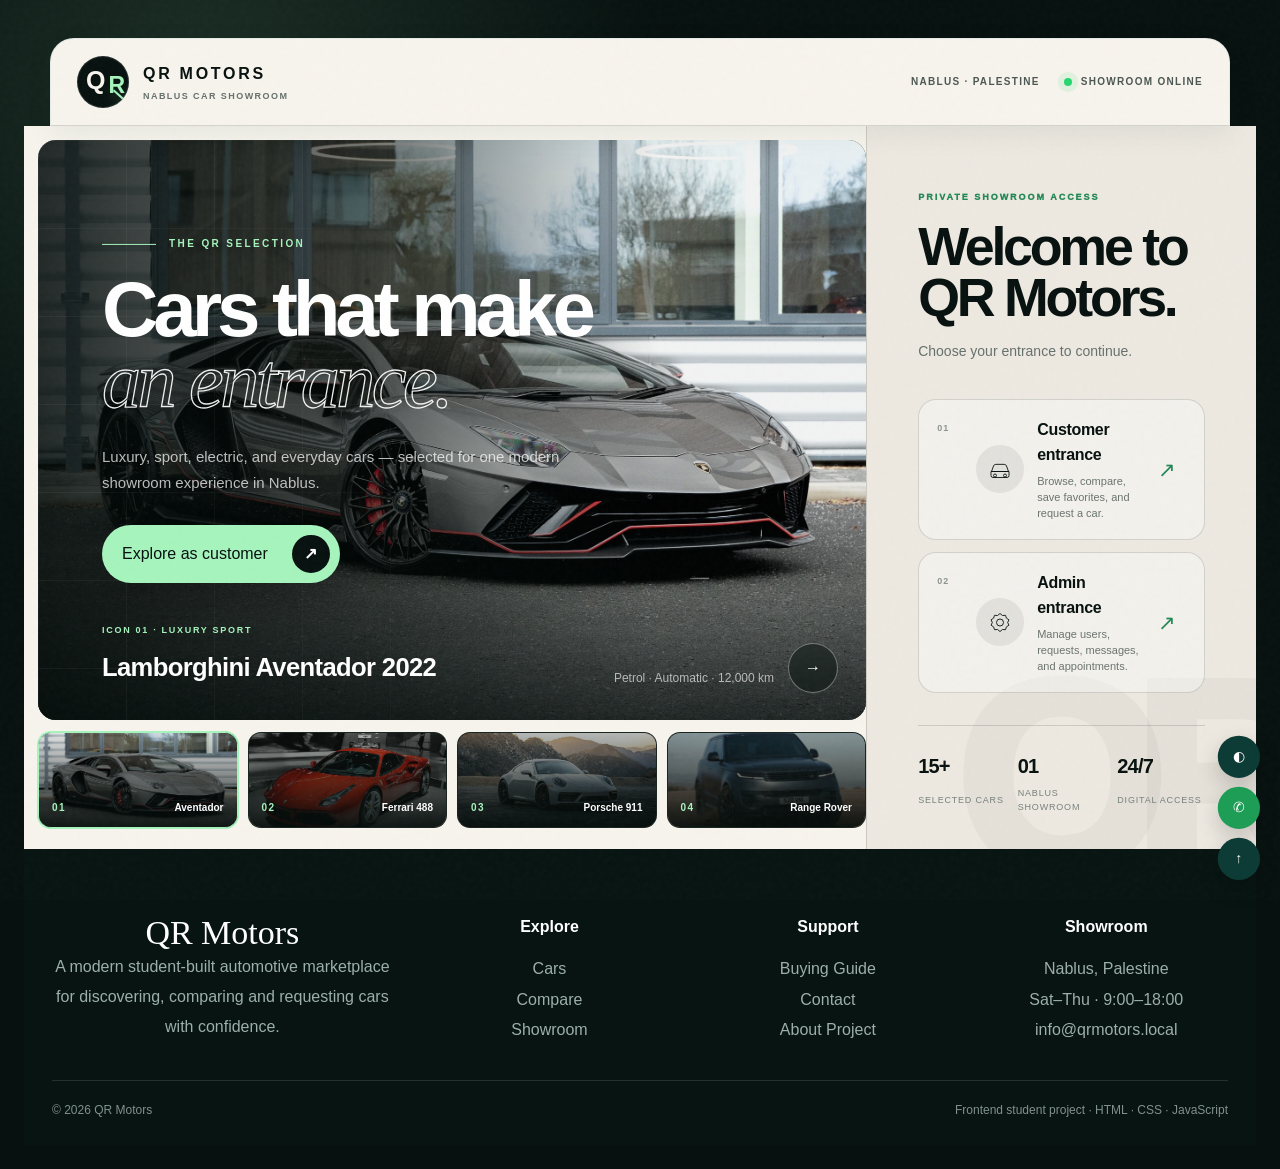
==== about.html @ f5f388a8 "Initial PHP project" ====
<!DOCTYPE html>
<html lang="en">
<head>
    <meta charset="UTF-8">
    <meta name="viewport" content="width=device-width, initial-scale=1.0">
    <title>About - QR Motors</title>
    <link rel="stylesheet" href="style.css">
</head>
<body>

<header>
    <h2>QR Motors</h2>
    <nav>
        <a href="home.html">Home</a>
        <a href="cars.html">Cars</a>
        <a href="dealers.html">Showroom</a>
        <a href="compare.html">Compare</a>
        <a class="user-only" href="favorites.html">Favorites</a>
        <a class="user-only" href="sell-car.html">Sell Car</a>
        <a class="user-only" href="user-dashboard.html">My Activity</a>
        <a href="about.html">About</a>
        <a href="tips.html">Tips</a>
        <a class="admin-only" href="admin.html">Admin</a>
        <a href="contact.html">Contact</a>
        <span id="loggedUserName" class="user-box"></span>
        <a class="logout-btn" href="#" onclick="logout(); return false;">Logout</a>
    </nav>
</header>

<section class="page-title">
    <h1>About QR Motors</h1>
    <p>A student web project for buying and selling cars in Palestine.</p>
</section>

<section class="about-section">

    <div class="about-text">
        <h2>Who We Are</h2>
        <p>
            QR Motors is a web platform designed to help users in Palestine
            browse, compare, and sell cars easily. The website includes cars from
            different Palestinian cities such as Nablus, Ramallah, Gaza, Hebron,
            Jerusalem, Jenin, and Bethlehem.
        </p>

        <h2>Project Idea</h2>
        <p>
            The idea of this project is to make the process of finding a suitable
            car easier by using organized pages, car filters, featured cars,
            trusted dealers, comparison tools, and an admin dashboard.
        </p>

        <h2>Project Goals</h2>
        <p>
            The project aims to provide a simple, organized, and user-friendly
            website where users can explore cars by city, brand, price, year,
            fuel type, and transmission.
        </p>
    </div>

    <div class="about-boxes">
        <div class="about-box">
            <h3>Easy Search</h3>
            <p>Users can search cars by name, city, brand, and fuel type.</p>
        </div>

        <div class="about-box">
            <h3>Compare Cars</h3>
            <p>Users can compare two cars before making a decision.</p>
        </div>

        <div class="about-box">
            <h3>Admin Control</h3>
            <p>The admin can manage cars, requests, dealers, and messages.</p>
        </div>

        <div class="about-box">
            <h3>Trusted Dealers</h3>
            <p>The website shows selected car dealers from different cities.</p>
        </div>
    </div>

</section>

<section class="mission-section">
    <h2>Our Mission</h2>
    <p>
        To create a modern and simple car marketplace that helps people in Palestine
        find the right car with clear information and organized features.
    </p>
</section>

<section class="premium-section"><span class="premium-kicker">Project timeline</span><h2 class="premium-heading">From idea to working platform.</h2><div class="steps-line"><div class="step-item"><h3>Research</h3><p>Defined buyer and admin journeys.</p></div><div class="step-item"><h3>Design</h3><p>Built a consistent automotive interface.</p></div><div class="step-item"><h3>Develop</h3><p>Connected pages through JavaScript and localStorage.</p></div><div class="step-item"><h3>Improve</h3><p>Added filtering, comparison and responsive states.</p></div></div></section><section class="premium-section alt"><div class="premium-inner"><span class="premium-kicker">Technology</span><h2 class="premium-heading">The stack behind QR Motors.</h2><div class="metric-grid"><div class="metric-card"><strong>HTML</strong><span>Semantic structure</span></div><div class="metric-card"><strong>CSS</strong><span>Responsive interface</span></div><div class="metric-card"><strong>JS</strong><span>Interactive workflows</span></div><div class="metric-card"><strong>LS</strong><span>LocalStorage demo data</span></div></div></div></section><footer>
    <p>2026 QR Motors - About Page</p>
</footer>


<script src="images.js"></script>
<script src="auth.js"></script>
<script>
    requireLogin(["user", "admin"]);
    setupNavbar();
    initializePage();
</script>

<script src="premium.js"></script>
</body>
</html>
---- style.css ----
* {
    margin: 0;
    padding: 0;
    box-sizing: border-box;
}

body {
    font-family: Arial, sans-serif;
    background-color: #f4f7fb;
    color: #1f2937;
}

header {
    background-color: white;
    padding: 18px 60px;
    display: flex;
    justify-content: space-between;
    align-items: center;
    border-bottom: 1px solid #ddd;
    position: sticky;
    top: 0;
    z-index: 100;
}

header h2 {
    color: #0f4c5c;
    font-size: 28px;
}

nav {
    display: flex;
    flex-wrap: wrap;
    justify-content: center;
    align-items: center;
    gap: 12px;
}

nav a {
    text-decoration: none;
    color: #333;
    font-weight: bold;
}

nav a:hover {
    color: #0f7a8a;
}

button,
.details-btn {
    background-color: #0f7a8a;
    color: white;
    border: none;
    cursor: pointer;
    font-weight: bold;
    padding: 12px;
    border-radius: 6px;
    font-size: 15px;
    text-decoration: none;
    display: inline-block;
}

button:hover,
.details-btn:hover {
    background-color: #0f4c5c;
}

input,
select,
textarea {
    padding: 12px;
    border: 1px solid #ccc;
    border-radius: 6px;
    font-size: 15px;
}

/* Login Page */
.login-body {
    min-height: 100vh;
    background-image: linear-gradient(rgba(15, 23, 42, 0.75), rgba(15, 76, 92, 0.75)), url("img/hero-bg.jpg");
    background-size: cover;
    background-position: center;
}

.login-page {
    min-height: 100vh;
    padding: 60px;
    display: flex;
    flex-direction: column;
    justify-content: center;
}

.login-header {
    text-align: center;
    color: white;
    margin-bottom: 35px;
}

.login-header h1 {
    font-size: 50px;
    margin-bottom: 10px;
}

.login-container {
    display: grid;
    grid-template-columns: repeat(2, 1fr);
    gap: 30px;
    max-width: 1000px;
    margin: auto;
    width: 100%;
}

.login-card {
    background-color: white;
    padding: 35px;
    border-radius: 16px;
    box-shadow: 0 15px 35px rgba(0,0,0,0.25);
}

.login-card h2,
.login-card h3 {
    color: #0f4c5c;
    margin-bottom: 12px;
}

.login-card p {
    margin-bottom: 18px;
    line-height: 1.6;
}

.login-card input {
    width: 100%;
    margin-bottom: 12px;
}

.login-card button {
    width: 100%;
    margin-bottom: 12px;
}

.login-card hr {
    margin: 22px 0;
    border: none;
    border-top: 1px solid #ddd;
}

.secondary-btn {
    background-color: #111827;
}

.admin-login-card {
    border-top: 6px solid #0f7a8a;
}

.admin-note {
    background-color: #f4f7fb;
    padding: 15px;
    border-radius: 10px;
    margin-top: 15px;
}

.user-box {
    color: #0f4c5c;
    font-weight: bold;
}

.logout-btn {
    background-color: #dc2626;
    color: white;
    padding: 10px 14px;
    border-radius: 6px;
}

/* Hero */
.hero {
    background-image: linear-gradient(rgba(15, 23, 42, 0.65), rgba(15, 76, 92, 0.65)), url("img/hero-bg.jpg");
    background-size: cover;
    background-position: center;
    color: white;
    padding: 110px 60px;
    text-align: center;
}

.hero-content {
    max-width: 900px;
    margin: auto;
}

.small-title {
    color: #a7f3d0;
    font-weight: bold;
    margin-bottom: 10px;
}

.dark-small {
    color: #0f7a8a;
}

.hero h1 {
    font-size: 52px;
    margin-bottom: 15px;
}

.hero p {
    font-size: 19px;
    margin-bottom: 30px;
}

.search-box,
.filters {
    background-color: white;
    padding: 15px;
    border-radius: 10px;
    display: flex;
    gap: 10px;
    max-width: 850px;
    margin: auto;
}

.search-box input,
.search-box select,
.filters input,
.filters select {
    flex: 1;
}

/* Stats */
.stats {
    display: grid;
    grid-template-columns: repeat(4, 1fr);
    gap: 18px;
    padding: 35px 60px;
    background-color: white;
}

.stats div {
    text-align: center;
    padding: 22px;
    border: 1px solid #ddd;
    border-radius: 10px;
}

.stats h3 {
    color: #0f7a8a;
    font-size: 34px;
}

/* Sections */
.section {
    padding: 55px 60px;
}

.section h2 {
    color: #0f4c5c;
    margin-bottom: 25px;
    font-size: 30px;
}

.brand-container,
.car-container,
.dealer-container,
.tips-container {
    display: grid;
    gap: 24px;
}

.brand-container {
    grid-template-columns: repeat(6, 1fr);
}

.car-container,
.dealer-container {
    grid-template-columns: repeat(3, 1fr);
}

.big-car-list {
    margin-top: 30px;
}

.tips-container {
    grid-template-columns: repeat(4, 1fr);
}

.brand-card,
.car-card,
.dealer-card,
.tip-card {
    background-color: white;
    border: 1px solid #ddd;
    border-radius: 12px;
    overflow: hidden;
    transition: 0.3s;
}

.brand-card:hover,
.car-card:hover,
.dealer-card:hover,
.tip-card:hover {
    transform: translateY(-8px);
    box-shadow: 0 12px 28px rgba(15, 76, 92, 0.18);
}

.brand-card {
    padding: 25px;
    text-align: center;
    font-weight: bold;
}

.brand-letter {
    background: linear-gradient(135deg, #0f4c5c, #0f7a8a);
    color: white;
    width: 65px;
    height: 65px;
    border-radius: 50%;
    margin: 0 auto 12px;
    display: flex;
    justify-content: center;
    align-items: center;
    font-size: 30px;
}

.car-card img,
.dealer-card img {
    width: 100%;
    height: 220px;
    object-fit: cover;
}

.car-info,
.dealer-card {
    padding: 18px;
}

.car-info h3,
.dealer-card h3 {
    color: #0f4c5c;
    margin-bottom: 8px;
}

.car-info p,
.dealer-card p {
    margin-bottom: 8px;
}

.car-info h4 {
    color: #0f7a8a;
    font-size: 22px;
    margin-bottom: 12px;
}

.favorite-btn {
    background-color: #ef4444;
    margin-left: 5px;
}

.dark-section {
    background: linear-gradient(135deg, #0f172a, #0f4c5c);
    color: white;
}

.dark-section h2 {
    color: white;
}

.main-link {
    display: inline-block;
    margin-top: 25px;
    background-color: white;
    color: #0f4c5c;
    padding: 12px 18px;
    border-radius: 6px;
    text-decoration: none;
    font-weight: bold;
}

.tip-card {
    padding: 25px;
    text-align: center;
    font-weight: bold;
}

/* Page Title */
.page-title {
    background-image: linear-gradient(rgba(15, 23, 42, 0.70), rgba(15, 76, 92, 0.70)), url("img/hero-bg.jpg");
    background-size: cover;
    background-position: center;
    color: white;
    padding: 75px 60px;
    text-align: center;
}

.page-title h1 {
    font-size: 42px;
    margin-bottom: 10px;
}

/* Forms */
.form-section {
    padding: 55px 60px;
}

form {
    background-color: white;
    padding: 25px;
    border-radius: 10px;
    display: grid;
    gap: 12px;
    max-width: 650px;
    border: 1px solid #ddd;
}

form textarea {
    height: 120px;
}

/* Details Page */
.details-section {
    padding: 55px 60px;
}

.details-layout {
    display: grid;
    grid-template-columns: 1.2fr 1fr;
    gap: 30px;
}

.details-image-box,
.details-info-box {
    background-color: white;
    border-radius: 12px;
    border: 1px solid #ddd;
    overflow: hidden;
}

.details-image-box img {
    width: 100%;
    height: 100%;
    min-height: 430px;
    object-fit: cover;
}

.details-info-box {
    padding: 30px;
}

.details-info-box h2 {
    color: #0f4c5c;
    font-size: 34px;
    margin-bottom: 12px;
}

.price-badge {
    color: #0f7a8a;
    font-size: 28px;
    margin-bottom: 18px;
}

.details-info-box p {
    line-height: 1.7;
    margin-bottom: 20px;
}

.spec-grid {
    display: grid;
    grid-template-columns: repeat(2, 1fr);
    gap: 14px;
    margin-bottom: 25px;
}

.spec-grid div {
    background-color: #f4f7fb;
    padding: 14px;
    border-radius: 8px;
}

.details-actions {
    display: flex;
    flex-wrap: wrap;
    gap: 10px;
}

/* Admin */
.admin-hero {
    background: linear-gradient(135deg, #111827, #0f7a8a);
    color: white;
    padding: 60px;
    text-align: center;
}

.admin-hero h1 {
    font-size: 42px;
    margin-bottom: 10px;
}

.admin-dashboard {
    padding: 50px 60px;
}

.stats-container {
    display: grid;
    grid-template-columns: repeat(4, 1fr);
    gap: 18px;
    margin-bottom: 35px;
}

.stat-card {
    background-color: white;
    border: 1px solid #ddd;
    border-radius: 10px;
    padding: 25px;
    text-align: center;
}

.stat-card h3 {
    color: #0f4c5c;
    margin-bottom: 10px;
}

.stat-card p {
    font-size: 35px;
    font-weight: bold;
    color: #0f7a8a;
}

.admin-section {
    background-color: white;
    border: 1px solid #ddd;
    border-radius: 10px;
    padding: 25px;
    margin-bottom: 30px;
    overflow-x: auto;
}

.admin-title {
    display: flex;
    justify-content: space-between;
    align-items: center;
    margin-bottom: 20px;
}

.admin-section h2 {
    color: #0f4c5c;
    margin-bottom: 20px;
}

table {
    width: 100%;
    border-collapse: collapse;
}

th,
td {
    padding: 14px;
    border-bottom: 1px solid #ddd;
    text-align: left;
}

th {
    background-color: #f4f7fb;
    color: #0f4c5c;
}

.approved {
    background-color: #dcfce7;
    color: #166534;
    padding: 6px 10px;
    border-radius: 20px;
    font-weight: bold;
}

.pending {
    background-color: #fef3c7;
    color: #92400e;
    padding: 6px 10px;
    border-radius: 20px;
    font-weight: bold;
}

.edit-btn {
    background-color: #2563eb;
}

.delete-btn {
    background-color: #dc2626;
}

.approve-btn {
    background-color: #16a34a;
}

.request-card,
.message-card {
    border: 1px solid #ddd;
    border-radius: 10px;
    padding: 18px;
    margin-bottom: 15px;
    background-color: #f9fafb;
}

.request-card h3,
.message-card h3 {
    color: #0f4c5c;
    margin-bottom: 8px;
}

/* Footer */
footer {
    background-color: #0f4c5c;
    color: white;
    text-align: center;
    padding: 22px;
}

/* Responsive */
@media (max-width: 900px) {
    header {
        flex-direction: column;
        gap: 15px;
        padding: 18px;
    }

    nav {
        gap: 8px;
    }

    .login-page {
        padding: 35px 20px;
    }

    .login-container {
        grid-template-columns: 1fr;
    }

    .login-header h1 {
        font-size: 36px;
    }

    .hero {
        padding: 80px 20px;
    }

    .hero h1 {
        font-size: 36px;
    }

    .search-box,
    .filters {
        flex-direction: column;
    }

    .stats,
    .brand-container,
    .car-container,
    .dealer-container,
    .tips-container,
    .stats-container,
    .details-layout,
    .spec-grid {
        grid-template-columns: 1fr;
    }

    .section,
    .form-section,
    .admin-dashboard,
    .page-title,
    .details-section {
        padding: 35px 20px;
    }

    table {
        font-size: 13px;
    }

    th,
    td {
        padding: 8px;
    }
}
/* QR Motors Login Design */
.hidden {
    display: none !important;
}

.qr-login-body {
    min-height: 100vh;
    background-image: linear-gradient(rgba(6, 18, 35, 0.78), rgba(15, 76, 92, 0.70)), url("img/hero-bg.jpg");
    background-size: cover;
    background-position: center;
}

.qr-login-shell {
    min-height: 100vh;
    padding: 45px 60px;
    display: flex;
    flex-direction: column;
    justify-content: center;
}

.qr-brand-box {
    text-align: center;
    color: white;
    margin-bottom: 35px;
    animation: fadeDown 1s ease;
}

.qr-logo {
    width: 95px;
    height: 95px;
    border-radius: 26px;
    background: linear-gradient(135deg, #0f7a8a, #22c55e);
    display: flex;
    justify-content: center;
    align-items: center;
    margin: 0 auto 18px;
    font-size: 42px;
    font-weight: bold;
    color: white;
    box-shadow: 0 0 35px rgba(34, 197, 94, 0.45);
    animation: qrFloat 2.6s ease-in-out infinite, glowPulse 2.4s ease-in-out infinite;
}

.qr-brand-box h1 {
    font-size: 58px;
    margin-bottom: 8px;
    letter-spacing: 1px;
}

.qr-brand-box p {
    font-size: 22px;
    font-weight: bold;
    margin-bottom: 8px;
}

.qr-brand-box span {
    font-size: 16px;
    color: #d1fae5;
}

.login-choice-grid {
    max-width: 950px;
    width: 100%;
    margin: 0 auto;
    display: grid;
    grid-template-columns: repeat(2, 1fr);
    gap: 28px;
    animation: fadeUp 1s ease;
}

.role-card {
    background: rgba(255, 255, 255, 0.95);
    border-radius: 22px;
    padding: 35px;
    text-align: center;
    cursor: pointer;
    transition: 0.35s;
    border: 1px solid rgba(255,255,255,0.5);
    box-shadow: 0 18px 45px rgba(0,0,0,0.25);
}

.role-card:hover {
    transform: translateY(-10px) scale(1.02);
    box-shadow: 0 22px 55px rgba(0,0,0,0.35);
}

.role-icon {
    font-size: 52px;
    margin-bottom: 18px;
}

.role-card h2 {
    color: #0f4c5c;
    margin-bottom: 12px;
    font-size: 28px;
}

.role-card p {
    line-height: 1.7;
    margin-bottom: 22px;
}

.role-card button {
    width: 100%;
}

.admin-role {
    border-top: 7px solid #0f7a8a;
}

.auth-panel {
    background: rgba(255, 255, 255, 0.96);
    max-width: 520px;
    width: 100%;
    margin: 0 auto;
    padding: 35px;
    border-radius: 22px;
    box-shadow: 0 18px 45px rgba(0,0,0,0.28);
    animation: fadeUp 0.5s ease;
}

.auth-panel h2 {
    color: #0f4c5c;
    font-size: 30px;
    margin-bottom: 8px;
}

.panel-desc {
    margin-bottom: 22px;
    color: #374151;
}

.auth-panel input {
    width: 100%;
    margin-bottom: 12px;
}

.auth-panel button {
    width: 100%;
    margin-bottom: 12px;
}

.back-btn {
    background-color: #111827;
    width: auto !important;
    padding: 10px 15px;
    margin-bottom: 20px !important;
}

.switch-text {
    text-align: center;
    margin-top: 10px;
}

.switch-text span {
    color: #0f7a8a;
    font-weight: bold;
    cursor: pointer;
}

.clean-note {
    margin-top: 18px;
    background-color: #f4f7fb;
    border-radius: 14px;
}

/* Showroom Page */
.showroom-section {
    padding: 55px 60px;
}

.showroom-card {
    display: grid;
    grid-template-columns: 1.1fr 1fr;
    gap: 30px;
    background-color: white;
    border-radius: 18px;
    border: 1px solid #ddd;
    overflow: hidden;
    box-shadow: 0 15px 35px rgba(15, 76, 92, 0.12);
}

.showroom-image img {
    width: 100%;
    height: 100%;
    min-height: 430px;
    object-fit: cover;
}

.showroom-info {
    padding: 38px;
}

.showroom-info h2 {
    color: #0f4c5c;
    font-size: 36px;
    margin-bottom: 15px;
}

.showroom-info p {
    line-height: 1.8;
    margin-bottom: 22px;
}

.showroom-details {
    display: grid;
    grid-template-columns: repeat(2, 1fr);
    gap: 14px;
    margin-bottom: 25px;
}

.showroom-details div {
    background-color: #f4f7fb;
    padding: 14px;
    border-radius: 10px;
}

.missing-img {
    background-color: #e5e7eb;
    min-height: 210px;
}

/* Animations */
@keyframes qrFloat {
    0% {
        transform: translateY(0);
    }
    50% {
        transform: translateY(-12px);
    }
    100% {
        transform: translateY(0);
    }
}

@keyframes glowPulse {
    0% {
        box-shadow: 0 0 20px rgba(34, 197, 94, 0.30);
    }
    50% {
        box-shadow: 0 0 45px rgba(34, 197, 94, 0.70);
    }
    100% {
        box-shadow: 0 0 20px rgba(34, 197, 94, 0.30);
    }
}

@keyframes fadeDown {
    from {
        opacity: 0;
        transform: translateY(-25px);
    }
    to {
        opacity: 1;
        transform: translateY(0);
    }
}

@keyframes fadeUp {
    from {
        opacity: 0;
        transform: translateY(28px);
    }
    to {
        opacity: 1;
        transform: translateY(0);
    }
}

@media (max-width: 900px) {
    .qr-login-shell {
        padding: 30px 20px;
    }

    .qr-brand-box h1 {
        font-size: 40px;
    }

    .login-choice-grid,
    .showroom-card,
    .showroom-details {
        grid-template-columns: 1fr;
    }

    .showroom-section {
        padding: 35px 20px;
    }

    .showroom-info {
        padding: 25px;
    }
}

/* User activity, purchase requests, and appointment workflow */
.user-hero {
    background: linear-gradient(135deg, #0f4c5c, #0f7a8a);
    color: white;
    padding: 60px;
    text-align: center;
}
.user-hero h1 { font-size: 42px; margin-bottom: 10px; }
.section-help, .muted { color: #6b7280; margin-bottom: 16px; }
.status-pill { display: inline-block; padding: 6px 11px; border-radius: 20px; font-weight: bold; font-size: 13px; }
.status-pending { background: #fef3c7; color: #92400e; }
.status-approved { background: #dcfce7; color: #166534; }
.status-rejected { background: #fee2e2; color: #991b1b; }
.buy-btn { background: #16a34a; }
.buy-btn:hover { background: #166534; }
.remove-btn { background: #dc2626; margin-left: 6px; }
.empty-state { grid-column: 1 / -1; background: white; border: 1px dashed #9ca3af; border-radius: 12px; padding: 45px; text-align: center; }
.request-grid, .admin-request-card { display: grid; grid-template-columns: 1fr 1.35fr; gap: 24px; align-items: start; }
.appointment-box, .schedule-panel { background: #eef7f8; border-radius: 10px; padding: 18px; }
.appointment-box h4 { color: #0f4c5c; margin-bottom: 12px; }
.schedule-panel { display: grid; gap: 12px; }
.schedule-panel label { display: grid; gap: 6px; font-weight: bold; color: #0f4c5c; }
.schedule-panel textarea { min-height: 80px; resize: vertical; }
.button-row { display: flex; gap: 8px; flex-wrap: wrap; }
.process-grid { display: grid; grid-template-columns: repeat(3, 1fr); gap: 20px; }
.process-card { background: white; border: 1px solid #ddd; border-radius: 12px; padding: 24px; }
.process-card > b { display: inline-flex; width: 38px; height: 38px; align-items: center; justify-content: center; border-radius: 50%; background: #0f7a8a; color: white; margin-bottom: 14px; }
.process-card h3 { color: #0f4c5c; margin-bottom: 8px; }
.notice-section { background: #eef7f8; }

@media (max-width: 900px) {
    .request-grid, .admin-request-card, .process-grid { grid-template-columns: 1fr; }
    .user-hero { padding: 45px 20px; }
}

/* =========================================================
   QR Motors — Image-led luxury entrance (V4)
   Scoped to the login page so the rest of the project stays intact.
   ========================================================= */

.showcase-login-body {
    --showcase-ink: #07110f;
    --showcase-deep: #0a1b17;
    --showcase-panel: #ede9e1;
    --showcase-paper: #f7f4ed;
    --showcase-accent: #a6f4bd;
    --showcase-line: rgba(7, 17, 15, 0.14);
    --showcase-muted: #66706c;
    min-height: 100vh;
    margin: 0;
    overflow-x: hidden;
    background: var(--showcase-ink);
    color: var(--showcase-ink);
    font-family: Inter, "Segoe UI", Arial, sans-serif;
}

.showcase-login-body::selection {
    background: var(--showcase-accent);
    color: var(--showcase-ink);
}

.showcase-login-body button,
.showcase-login-body input {
    font: inherit;
}

.showcase-page {
    position: relative;
    min-height: 100vh;
    padding: 24px;
    background:
        radial-gradient(circle at 16% 8%, rgba(166, 244, 189, 0.13), transparent 30%),
        var(--showcase-ink);
}

.showcase-page::after {
    content: "";
    position: fixed;
    inset: 0;
    pointer-events: none;
    opacity: 0.035;
    z-index: 20;
    background-image: url("data:image/svg+xml,%3Csvg viewBox='0 0 180 180' xmlns='http://www.w3.org/2000/svg'%3E%3Cfilter id='n'%3E%3CfeTurbulence type='fractalNoise' baseFrequency='.95' numOctaves='3' stitchTiles='stitch'/%3E%3C/filter%3E%3Crect width='100%25' height='100%25' filter='url(%23n)' opacity='.8'/%3E%3C/svg%3E");
}

.showcase-header {
    height: 88px;
    padding: 0 26px;
    display: flex;
    align-items: center;
    justify-content: space-between;
    background: var(--showcase-paper);
    border-radius: 24px 24px 0 0;
    border-bottom: 1px solid var(--showcase-line);
    position: relative;
    z-index: 5;
}

.showcase-brand {
    display: inline-flex;
    align-items: center;
    gap: 14px;
    color: var(--showcase-ink);
    text-decoration: none;
}

.showcase-monogram {
    position: relative;
    width: 52px;
    height: 52px;
    border-radius: 50%;
    display: grid;
    place-items: center;
    background: var(--showcase-ink);
    color: var(--showcase-paper);
    box-shadow: inset 0 0 0 1px rgba(255,255,255,0.12);
    overflow: hidden;
}

.showcase-monogram::after {
    content: "";
    position: absolute;
    width: 20px;
    height: 2px;
    right: -2px;
    bottom: 10px;
    transform: rotate(42deg);
    background: var(--showcase-accent);
    box-shadow: 0 0 15px rgba(166,244,189,0.7);
}

.monogram-q,
.monogram-r {
    position: absolute;
    font-weight: 900;
    letter-spacing: -5px;
    line-height: 1;
}

.monogram-q {
    left: 9px;
    top: 12px;
    font-size: 25px;
}

.monogram-r {
    right: 9px;
    bottom: 11px;
    font-size: 23px;
    color: var(--showcase-accent);
}

.showcase-brand-copy {
    display: grid;
    gap: 3px;
}

.showcase-brand-copy strong {
    font-size: 16px;
    letter-spacing: 0.17em;
}

.showcase-brand-copy small {
    color: var(--showcase-muted);
    font-size: 9px;
    font-weight: 800;
    letter-spacing: 0.16em;
}

.showcase-header-meta {
    display: flex;
    align-items: center;
    gap: 24px;
    font-size: 10px;
    font-weight: 800;
    letter-spacing: 0.13em;
    color: #4c5753;
}

.showroom-status {
    display: inline-flex;
    align-items: center;
    gap: 9px;
}

.showroom-status i {
    display: block;
    width: 8px;
    height: 8px;
    border-radius: 50%;
    background: #28d66f;
    box-shadow: 0 0 0 6px rgba(40,214,111,0.11);
    animation: showcasePulse 2s ease-in-out infinite;
}

.showcase-main {
    min-height: calc(100vh - 184px);
    display: grid;
    grid-template-columns: minmax(0, 1.72fr) minmax(390px, 0.78fr);
    background: var(--showcase-paper);
}

.showcase-gallery {
    min-width: 0;
    padding: 14px 0 14px 14px;
    background: var(--showcase-paper);
    animation: showcaseReveal 0.75s ease both;
}

.featured-frame {
    min-height: 540px;
    height: calc(100vh - 320px);
    position: relative;
    overflow: hidden;
    border-radius: 18px;
    background: #17231f;
}

.featured-frame > img {
    position: absolute;
    inset: 0;
    width: 100%;
    height: 100%;
    object-fit: cover;
    object-position: center;
    filter: saturate(0.88) contrast(1.05);
    transform: scale(1.015);
    transition: opacity 0.26s ease, transform 0.7s cubic-bezier(.2,.8,.2,1);
}

.featured-frame:hover > img {
    transform: scale(1.045);
}

.featured-frame > img.is-changing {
    opacity: 0.18;
    transform: scale(1.08);
}

.featured-overlay {
    position: absolute;
    inset: 0;
    background:
        linear-gradient(90deg, rgba(3,11,9,0.88) 0%, rgba(3,11,9,0.52) 43%, rgba(3,11,9,0.05) 75%),
        linear-gradient(0deg, rgba(3,11,9,0.80) 0%, transparent 43%);
}

.featured-grid-lines {
    position: absolute;
    inset: 0;
    opacity: 0.12;
    background-image:
        linear-gradient(rgba(255,255,255,0.4) 1px, transparent 1px),
        linear-gradient(90deg, rgba(255,255,255,0.4) 1px, transparent 1px);
    background-size: 88px 88px;
    mask-image: linear-gradient(90deg, #000, transparent 78%);
}

.featured-copy {
    position: absolute;
    z-index: 2;
    left: clamp(34px, 5vw, 76px);
    top: 50%;
    width: min(560px, 62%);
    transform: translateY(-56%);
    color: white;
}

.featured-kicker {
    display: flex;
    align-items: center;
    gap: 13px;
    margin: 0 0 22px;
    color: var(--showcase-accent);
    font-size: 10px;
    font-weight: 900;
    letter-spacing: 0.24em;
}

.featured-kicker span {
    width: 54px;
    height: 1px;
    background: var(--showcase-accent);
}

.featured-copy h1 {
    margin: 0;
    max-width: 660px;
    font-size: clamp(54px, 6.1vw, 96px);
    line-height: 0.91;
    letter-spacing: -0.065em;
    font-weight: 820;
}

.featured-copy h1 em {
    display: inline-block;
    color: transparent;
    -webkit-text-stroke: 1.35px rgba(255,255,255,0.92);
    font-family: Georgia, "Times New Roman", serif;
    font-weight: 400;
    letter-spacing: -0.045em;
}

.featured-description {
    max-width: 520px;
    margin: 28px 0;
    color: rgba(255,255,255,0.73);
    font-size: 15px;
    line-height: 1.75;
}

.featured-cta {
    min-width: 226px;
    padding: 10px 10px 10px 20px !important;
    border: 0 !important;
    border-radius: 999px !important;
    display: inline-flex !important;
    align-items: center;
    justify-content: space-between;
    gap: 24px;
    background: var(--showcase-accent) !important;
    color: var(--showcase-ink) !important;
    cursor: pointer;
    box-shadow: 0 18px 40px rgba(0,0,0,0.22);
}

.featured-cta b {
    width: 38px;
    height: 38px;
    border-radius: 50%;
    display: grid;
    place-items: center;
    background: var(--showcase-ink);
    color: white;
    transition: transform 0.25s ease;
}

.featured-cta:hover b {
    transform: rotate(45deg);
}

.featured-car-info {
    position: absolute;
    left: clamp(34px, 5vw, 76px);
    right: 92px;
    bottom: 32px;
    z-index: 2;
    color: white;
    display: grid;
    grid-template-columns: 1fr auto;
    align-items: end;
    gap: 10px 30px;
}

.featured-car-info span {
    grid-column: 1 / -1;
    color: var(--showcase-accent);
    font-size: 9px;
    font-weight: 900;
    letter-spacing: 0.19em;
}

.featured-car-info h2 {
    margin: 0;
    font-size: clamp(20px, 2vw, 31px);
    letter-spacing: -0.025em;
}

.featured-car-info p {
    margin: 0;
    color: rgba(255,255,255,0.66);
    font-size: 12px;
}

.gallery-next {
    position: absolute;
    z-index: 3;
    right: 28px;
    bottom: 27px;
    width: 50px;
    height: 50px;
    padding: 0 !important;
    border-radius: 50% !important;
    border: 1px solid rgba(255,255,255,0.38) !important;
    display: grid !important;
    place-items: center;
    background: rgba(5,15,12,0.48) !important;
    color: white !important;
    backdrop-filter: blur(8px);
    transition: background 0.2s ease, transform 0.2s ease;
}

.gallery-next:hover {
    background: var(--showcase-accent) !important;
    color: var(--showcase-ink) !important;
    transform: translateX(3px);
}

.showcase-thumbnails {
    display: grid;
    grid-template-columns: repeat(4, minmax(0, 1fr));
    gap: 10px;
    padding-top: 12px;
}

.showcase-thumb {
    position: relative;
    height: 96px;
    min-width: 0;
    padding: 0 !important;
    overflow: hidden;
    border-radius: 13px !important;
    border: 1px solid transparent !important;
    background: #19231f !important;
    color: white !important;
    cursor: pointer;
    text-align: left;
    isolation: isolate;
}

.showcase-thumb::after {
    content: "";
    position: absolute;
    inset: 0;
    z-index: -1;
    background: linear-gradient(0deg, rgba(4,12,10,0.93), rgba(4,12,10,0.05));
}

.showcase-thumb img {
    position: absolute;
    inset: 0;
    z-index: -2;
    width: 100%;
    height: 100%;
    object-fit: cover;
    opacity: 0.72;
    transition: transform 0.35s ease, opacity 0.35s ease;
}

.showcase-thumb span {
    position: absolute;
    left: 13px;
    right: 13px;
    bottom: 11px;
    display: flex;
    align-items: flex-end;
    justify-content: space-between;
    gap: 8px;
}

.showcase-thumb b {
    color: var(--showcase-accent);
    font-size: 10px;
    letter-spacing: 0.15em;
}

.showcase-thumb small {
    max-width: 110px;
    color: white;
    font-size: 10px;
    font-weight: 800;
    white-space: nowrap;
    overflow: hidden;
    text-overflow: ellipsis;
}

.showcase-thumb:hover img,
.showcase-thumb.active img {
    transform: scale(1.08);
    opacity: 0.95;
}

.showcase-thumb.active {
    border-color: var(--showcase-accent) !important;
    box-shadow: 0 0 0 1px var(--showcase-accent);
}

.showcase-access {
    position: relative;
    min-width: 0;
    padding: clamp(44px, 5vw, 82px) clamp(30px, 4vw, 66px) 34px;
    overflow: hidden;
    background: var(--showcase-panel);
    border-left: 1px solid var(--showcase-line);
    display: flex;
    align-items: center;
    animation: showcaseReveal 0.75s 0.08s ease both;
}

.access-watermark {
    position: absolute;
    right: -35px;
    bottom: -40px;
    font-size: clamp(170px, 21vw, 320px);
    line-height: 0.8;
    font-weight: 950;
    letter-spacing: -0.12em;
    color: rgba(7,17,15,0.035);
    user-select: none;
}

.showcase-access-view {
    position: relative;
    z-index: 2;
    width: 100%;
    max-width: 480px;
    margin: 0 auto;
}

.access-heading p {
    margin: 0 0 17px;
    color: #238956;
    font-size: 9px;
    font-weight: 950;
    letter-spacing: 0.22em;
}

.access-heading h2 {
    margin: 0;
    color: var(--showcase-ink);
    font-size: clamp(42px, 4.2vw, 66px);
    line-height: 0.94;
    letter-spacing: -0.06em;
}

.access-heading > span {
    display: block;
    margin-top: 18px;
    color: var(--showcase-muted);
    font-size: 14px;
}

.access-list {
    display: grid;
    gap: 12px;
    margin-top: 36px;
}

.entrance-card {
    width: 100%;
    min-height: 112px;
    padding: 17px 18px !important;
    border-radius: 18px !important;
    border: 1px solid rgba(7,17,15,0.14) !important;
    display: grid !important;
    grid-template-columns: 26px 48px minmax(0,1fr) 28px;
    gap: 13px;
    align-items: center;
    background: rgba(255,255,255,0.36) !important;
    color: var(--showcase-ink) !important;
    text-align: left;
    cursor: pointer;
    transition: transform 0.25s ease, background 0.25s ease, border-color 0.25s ease;
}

.entrance-card:hover {
    transform: translateX(-6px);
    background: var(--showcase-ink) !important;
    color: white !important;
    border-color: var(--showcase-ink) !important;
}

.entrance-index {
    align-self: start;
    padding-top: 4px;
    color: #8c958f;
    font-size: 9px;
    font-weight: 900;
    letter-spacing: 0.12em;
}

.entrance-icon {
    width: 48px;
    height: 48px;
    border-radius: 50%;
    display: grid;
    place-items: center;
    background: rgba(7,17,15,0.07);
    transition: background 0.25s ease;
}

.entrance-card:hover .entrance-icon {
    background: var(--showcase-accent);
}

.entrance-icon svg {
    width: 24px;
    height: 24px;
    fill: none;
    stroke: currentColor;
    stroke-width: 1.8;
}

.entrance-card:hover .entrance-icon svg {
    color: var(--showcase-ink);
}

.entrance-copy {
    min-width: 0;
    display: grid;
    gap: 6px;
}

.entrance-copy strong {
    font-size: 16px;
    letter-spacing: -0.02em;
}

.entrance-copy small {
    max-width: 275px;
    color: #6b746f;
    font-size: 11px;
    line-height: 1.45;
}

.entrance-card:hover .entrance-copy small {
    color: rgba(255,255,255,0.63);
}

.entrance-arrow {
    color: #238956;
    font-size: 21px;
    transition: transform 0.25s ease, color 0.25s ease;
}

.entrance-card:hover .entrance-arrow {
    color: var(--showcase-accent);
    transform: rotate(45deg);
}

.access-signature {
    margin-top: 32px;
    padding-top: 24px;
    border-top: 1px solid var(--showcase-line);
    display: grid;
    grid-template-columns: repeat(3, 1fr);
    gap: 12px;
}

.access-signature div {
    display: grid;
    gap: 4px;
}

.access-signature b {
    font-size: 20px;
    letter-spacing: -0.04em;
}

.access-signature span {
    color: #77807b;
    font-size: 9px;
    text-transform: uppercase;
    letter-spacing: 0.09em;
}

.showcase-auth-view {
    animation: showcaseFormIn 0.42s ease both;
}

.access-back {
    width: auto !important;
    padding: 0 0 8px !important;
    margin: 0 0 28px !important;
    border: 0 !important;
    border-bottom: 1px solid var(--showcase-line) !important;
    border-radius: 0 !important;
    background: transparent !important;
    color: #53605a !important;
    font-size: 11px !important;
    cursor: pointer;
}

.access-back:hover {
    color: var(--showcase-ink) !important;
}

.compact-heading h2 {
    font-size: clamp(42px, 4vw, 61px);
}

.showcase-form {
    display: grid;
    gap: 15px;
    margin-top: 30px;
}

.showcase-form label {
    display: grid;
    gap: 8px;
}

.showcase-form label > span {
    color: #5f6a65;
    font-size: 9px;
    font-weight: 900;
    letter-spacing: 0.13em;
    text-transform: uppercase;
}

.showcase-form input {
    width: 100%;
    height: 54px;
    padding: 0 16px;
    border-radius: 13px;
    border: 1px solid rgba(7,17,15,0.16);
    outline: none;
    background: rgba(255,255,255,0.42);
    color: var(--showcase-ink);
    transition: border-color 0.2s ease, box-shadow 0.2s ease, background 0.2s ease;
}

.showcase-form input:focus {
    border-color: #238956;
    background: rgba(255,255,255,0.72);
    box-shadow: 0 0 0 4px rgba(35,137,86,0.09);
}

.showcase-submit {
    width: 100%;
    min-height: 58px;
    margin-top: 3px;
    padding: 8px 9px 8px 19px !important;
    border: 0 !important;
    border-radius: 999px !important;
    display: flex !important;
    align-items: center;
    justify-content: space-between;
    background: var(--showcase-ink) !important;
    color: white !important;
    cursor: pointer;
}

.showcase-submit b {
    width: 40px;
    height: 40px;
    border-radius: 50%;
    display: grid;
    place-items: center;
    background: var(--showcase-accent);
    color: var(--showcase-ink);
    transition: transform 0.25s ease;
}

.showcase-submit:hover b {
    transform: translateX(3px);
}

.admin-submit b {
    background: #d6e2dd;
}

.showcase-switch {
    margin: 1px 0 0;
    color: #6e7772;
    font-size: 11px;
    text-align: center;
}

.showcase-switch button {
    width: auto !important;
    padding: 0 !important;
    border: 0 !important;
    background: transparent !important;
    color: #167447 !important;
    font-weight: 850;
    cursor: pointer;
}

.showcase-demo {
    margin-top: 5px;
    padding: 15px 16px;
    border: 1px solid rgba(7,17,15,0.12);
    border-radius: 14px;
    background: rgba(255,255,255,0.34);
}

.showcase-demo > span {
    display: block;
    margin-bottom: 8px;
    color: #238956;
    font-size: 8px;
    font-weight: 950;
    letter-spacing: 0.16em;
}

.showcase-demo p {
    margin: 5px 0;
    color: #65706a;
    font-size: 11px;
}

.showcase-demo p b {
    display: inline-block;
    min-width: 78px;
    color: var(--showcase-ink);
}

.showcase-footer {
    min-height: 48px;
    padding: 0 28px;
    display: flex;
    align-items: center;
    justify-content: space-between;
    background: var(--showcase-paper) !important;
    color: #7a847e !important;
    border-radius: 0 0 24px 24px;
    font-size: 8px;
    font-weight: 900;
    letter-spacing: 0.18em;
}

.showcase-login-body .missing-img {
    background:
        radial-gradient(circle at 55% 45%, rgba(166,244,189,0.2), transparent 32%),
        linear-gradient(135deg, #13231e, #08100e);
}

@keyframes showcasePulse {
    0%, 100% { transform: scale(1); opacity: 1; }
    50% { transform: scale(0.72); opacity: 0.55; }
}

@keyframes showcaseReveal {
    from { opacity: 0; transform: translateY(12px); }
    to { opacity: 1; transform: translateY(0); }
}

@keyframes showcaseFormIn {
    from { opacity: 0; transform: translateX(18px); }
    to { opacity: 1; transform: translateX(0); }
}

@media (max-width: 1120px) {
    .showcase-page { padding: 14px; }
    .showcase-main { grid-template-columns: minmax(0, 1.35fr) minmax(355px, 0.75fr); }
    .featured-copy { width: 70%; }
    .featured-copy h1 { font-size: clamp(49px, 7vw, 74px); }
    .showcase-access { padding-left: 34px; padding-right: 34px; }
    .showcase-header-meta .header-place { display: none; }
}

@media (max-width: 850px) {
    .showcase-login-body { overflow: auto; }
    .showcase-page { padding: 0; }
    .showcase-header { border-radius: 0; height: 76px; padding: 0 18px; }
    .showcase-brand-copy small { display: none; }
    .showcase-header-meta { gap: 0; }
    .showcase-main { display: block; }
    .showcase-gallery { padding: 0; }
    .featured-frame { height: 610px; min-height: 0; border-radius: 0; }
    .featured-copy { left: 24px; right: 24px; top: 44%; width: auto; }
    .featured-copy h1 { font-size: clamp(50px, 13vw, 76px); }
    .featured-description { font-size: 13px; max-width: 470px; }
    .featured-car-info { left: 24px; right: 78px; bottom: 24px; display: block; }
    .featured-car-info p { margin-top: 7px; }
    .gallery-next { right: 18px; bottom: 19px; }
    .showcase-thumbnails { padding: 10px; overflow-x: auto; grid-template-columns: repeat(4, minmax(150px, 1fr)); }
    .showcase-access { min-height: 690px; padding: 60px 25px; border-left: 0; border-top: 1px solid var(--showcase-line); }
    .showcase-footer { border-radius: 0; }
}

@media (max-width: 520px) {
    .showcase-header-meta { display: none; }
    .featured-frame { height: 640px; }
    .featured-copy { top: 40%; }
    .featured-kicker { font-size: 8px; }
    .featured-copy h1 { font-size: 51px; }
    .featured-description { max-width: 310px; line-height: 1.6; }
    .featured-cta { min-width: 210px; }
    .access-heading h2, .compact-heading h2 { font-size: 45px; }
    .entrance-card { grid-template-columns: 22px 44px minmax(0,1fr) 20px; padding: 14px !important; }
    .entrance-copy strong { font-size: 14px; }
    .access-signature { gap: 6px; }
    .showcase-footer { padding: 0 16px; }
    .showcase-footer span:last-child { display: none; }
}


/* Front-end completion enhancements */
.catalog-controls { align-items: stretch; }
.catalog-controls > * { min-width: 150px; flex: 1; }
.catalog-summary { display:flex; justify-content:space-between; align-items:center; margin:18px 0; color:#4b5563; font-weight:700; }
.catalog-hidden { display:none !important; }
.pagination { display:flex; justify-content:center; gap:8px; flex-wrap:wrap; margin-top:32px; }
.pagination button { min-width:42px; padding:10px 13px; }
.pagination button.active { background:#111827; }
.pagination button:disabled { opacity:.45; cursor:not-allowed; }
.form-message { padding:11px 13px; border-radius:8px; margin-bottom:12px; font-size:14px; line-height:1.4; }
.error-message { background:#fee2e2; color:#991b1b; border:1px solid #fecaca; }
.success-message { background:#dcfce7; color:#166534; border:1px solid #bbf7d0; }
.breadcrumb { max-width:1200px; margin:0 auto; padding:18px 60px 0; display:flex; gap:10px; align-items:center; color:#6b7280; }
.breadcrumb a { color:#0f7a8a; text-decoration:none; font-weight:700; }
.compare-select-box label { display:grid; gap:7px; font-weight:700; color:#0f4c5c; }
#compareResult { margin-top:28px; }
.table-scroll { overflow-x:auto; }
.section-heading-row { display:flex; justify-content:space-between; align-items:end; margin-bottom:20px; }
.related-section { background:#f8fafc; }
input:focus, select:focus, textarea:focus, button:focus-visible, a:focus-visible { outline:3px solid rgba(15,122,138,.25); outline-offset:2px; border-color:#0f7a8a; }
@media (max-width:900px){.breadcrumb{padding:16px 20px 0;overflow-x:auto;white-space:nowrap}.catalog-controls>*{width:100%}.compare-select-box label{width:100%}.table-scroll table{min-width:680px;}}

/* Premium editorial inner pages */
:root{--qr-ink:#07110f;--qr-paper:#f4f1e9;--qr-green:#a6f4bd;--qr-muted:#69736e;--qr-line:rgba(7,17,15,.13)}
.active-nav{color:#0f7a5b!important;position:relative}.active-nav:after{content:"";position:absolute;left:0;right:0;bottom:-8px;height:2px;background:#0f7a5b}
.editorial-page{max-width:1500px;margin:0 auto;padding:24px 28px 80px}
.editorial-hero{min-height:610px;border-radius:28px;overflow:hidden;display:grid;grid-template-columns:1.25fr .75fr;background:var(--qr-ink);color:#fff;position:relative}
.tips-editorial-hero:before{content:"";position:absolute;inset:0;background:radial-gradient(circle at 78% 25%,rgba(166,244,189,.2),transparent 28%),linear-gradient(120deg,transparent 55%,rgba(255,255,255,.035) 55%)}
.editorial-hero-copy{padding:82px;display:flex;flex-direction:column;justify-content:center;position:relative;z-index:1}
.editorial-eyebrow,.section-index{font-size:10px;font-weight:900;letter-spacing:.2em;color:#2b8054}.editorial-eyebrow{color:var(--qr-green);margin-bottom:30px}
.editorial-hero h1{font-family:Georgia,serif;font-size:clamp(58px,7vw,105px);line-height:.87;letter-spacing:-.06em;font-weight:500;margin:0 0 30px}.editorial-hero h1 em{color:var(--qr-green);font-weight:400}
.editorial-hero-copy>p{max-width:600px;color:#b9c2be;font-size:17px;line-height:1.8}
.editorial-hero-actions{display:flex;gap:14px;flex-wrap:wrap;margin-top:38px}.editorial-primary,.editorial-secondary{min-height:56px;padding:0 22px;border-radius:999px;display:inline-flex;align-items:center;gap:22px;text-decoration:none;font-weight:800}.editorial-primary{background:var(--qr-green);color:var(--qr-ink)}.editorial-primary b{font-size:20px}.editorial-secondary{border:1px solid rgba(255,255,255,.22);color:white}
.editorial-hero-art{position:relative;border-left:1px solid rgba(255,255,255,.12);display:flex;align-items:flex-end;justify-content:flex-end;padding:50px}.hero-art-number{font:500 clamp(190px,24vw,390px)/.7 Georgia,serif;color:rgba(166,244,189,.13);letter-spacing:-.1em}.hero-art-caption{position:absolute;top:55px;right:55px;font-size:9px;font-weight:900;letter-spacing:.2em}.hero-art-caption span{display:inline-block;width:28px;height:1px;background:var(--qr-green);vertical-align:middle;margin-right:10px}
.guide-intro{padding:110px 5%;display:grid;grid-template-columns:1fr 1fr;gap:80px;align-items:end}.guide-intro h2,.inspection-panel h2,.editorial-cta h2{font:500 clamp(42px,5vw,72px)/1 Georgia,serif;letter-spacing:-.045em;margin-top:18px}.guide-intro>p{max-width:540px;color:var(--qr-muted);line-height:1.9;font-size:16px}
.guide-grid{display:grid;grid-template-columns:repeat(3,1fr);border-top:1px solid var(--qr-line);border-left:1px solid var(--qr-line)}.guide-card{min-height:430px;padding:36px;border-right:1px solid var(--qr-line);border-bottom:1px solid var(--qr-line);display:flex;flex-direction:column;background:#fff}.guide-card-featured{background:var(--qr-paper)}.guide-card-dark{background:var(--qr-ink);color:#fff}.guide-card-top{display:flex;justify-content:space-between;align-items:center}.guide-card-top span{font:600 25px Georgia,serif}.guide-card-top small{font-size:9px;font-weight:900;letter-spacing:.18em;color:#7a847f}.guide-icon{width:58px;height:58px;border:1px solid var(--qr-line);border-radius:50%;display:grid;place-items:center;font-size:22px;margin:55px 0 28px}.guide-card-dark .guide-icon{border-color:rgba(255,255,255,.18);color:var(--qr-green)}.guide-card h3{font:500 31px/1.08 Georgia,serif;letter-spacing:-.03em;margin-bottom:17px}.guide-card p{color:#68736d;line-height:1.75}.guide-card-dark p{color:#aab4af}.guide-card ul{list-style:none;margin-top:auto;padding-top:25px}.guide-card li{padding:9px 0;border-top:1px solid var(--qr-line);font-size:13px;font-weight:700}.guide-card li:before{content:"✓";margin-right:10px;color:#24895a}.guide-card-dark a{color:var(--qr-green);text-decoration:none;font-weight:800;margin-top:auto}.risk-tag{margin-top:auto;padding:11px 13px;background:#fff1e8;color:#a44e18;border-radius:8px;font-size:12px;font-weight:800}
.inspection-panel{margin-top:90px;background:var(--qr-ink);color:#fff;border-radius:28px;padding:70px;display:grid;grid-template-columns:.85fr 1.15fr;gap:80px}.section-index.light{color:var(--qr-green)}.inspection-panel-heading p{color:#9eaaa4;line-height:1.7;margin-top:24px;max-width:390px}.inspection-checks{display:grid;grid-template-columns:1fr 1fr;border-top:1px solid rgba(255,255,255,.13);border-left:1px solid rgba(255,255,255,.13)}.inspection-checks label{min-height:120px;padding:24px;border-right:1px solid rgba(255,255,255,.13);border-bottom:1px solid rgba(255,255,255,.13);display:flex;gap:16px;align-items:flex-start;cursor:pointer}.inspection-checks input{appearance:none;width:24px;height:24px;flex:0 0 24px;border:1px solid rgba(255,255,255,.35);border-radius:50%;padding:0;margin-top:2px}.inspection-checks input:checked{background:var(--qr-green);box-shadow:inset 0 0 0 6px var(--qr-ink)}.inspection-checks b{display:block;font-size:15px}.inspection-checks small{display:block;color:#95a19b;line-height:1.5;margin-top:7px}
.editorial-cta{margin-top:28px;padding:48px 55px;border:1px solid var(--qr-line);border-radius:24px;display:flex;justify-content:space-between;align-items:center;background:var(--qr-paper)}.editorial-cta span{font-size:9px;font-weight:900;letter-spacing:.2em;color:#2b8054}.editorial-cta h2{font-size:42px;margin-top:10px}.editorial-cta a{min-height:58px;padding:0 10px 0 24px;border-radius:999px;background:var(--qr-ink);color:#fff;text-decoration:none;display:flex;gap:22px;align-items:center;font-weight:800}.editorial-cta a b{width:40px;height:40px;border-radius:50%;display:grid;place-items:center;background:var(--qr-green);color:var(--qr-ink)}
@media(max-width:1000px){.editorial-hero{grid-template-columns:1fr}.editorial-hero-art{display:none}.editorial-hero-copy{padding:64px 45px}.guide-grid{grid-template-columns:1fr 1fr}.inspection-panel{grid-template-columns:1fr}.guide-intro{grid-template-columns:1fr;gap:30px}}
@media(max-width:650px){.editorial-page{padding:12px 12px 50px}.editorial-hero{min-height:620px;border-radius:18px}.editorial-hero-copy{padding:48px 25px}.editorial-hero h1{font-size:56px}.guide-intro{padding:75px 12px}.guide-grid{grid-template-columns:1fr;border-left:0}.guide-card{border-left:1px solid var(--qr-line)}.inspection-panel{padding:45px 22px;border-radius:18px}.inspection-checks{grid-template-columns:1fr}.editorial-cta{align-items:flex-start;flex-direction:column;gap:30px;padding:35px 25px}.editorial-cta h2{font-size:36px}}


/* ===== QR MOTORS 100% INTERFACE UPGRADE ===== */
:root{--premium:#0d3b35;--premium2:#123f3a;--lime:#b8f3c8;--cream:#f5f2e9;--gold:#d6b46a;--ink:#101614;--muted:#65716d;--card:#fff;--shadow:0 18px 50px rgba(12,35,31,.10)}
body{background:#fbfbf8;color:var(--ink)}
body.dark-mode{--card:#13201d;--ink:#f5f7f4;--muted:#aeb8b4;--cream:#0d1614;background:#09110f;color:var(--ink)}
header{position:sticky;top:0;z-index:1000;backdrop-filter:blur(18px);box-shadow:0 6px 24px rgba(0,0,0,.06)}
.premium-kicker{font-size:11px;letter-spacing:.2em;text-transform:uppercase;font-weight:900;color:#217656}
.premium-heading{font-family:Georgia,serif;font-size:clamp(36px,5vw,64px);line-height:1;letter-spacing:-.045em;margin:10px 0 18px}
.premium-subtitle{color:var(--muted);max-width:650px;line-height:1.8}
.premium-section{max-width:1300px;margin:0 auto;padding:88px 28px}
.premium-section.alt{max-width:none;background:var(--cream)}
.premium-section.alt>.premium-inner{max-width:1300px;margin:auto}
.section-topline{display:flex;justify-content:space-between;align-items:end;gap:25px;margin-bottom:34px}
.metric-grid,.category-grid,.testimonial-grid,.value-grid,.feature-icon-grid,.quick-filter-row{display:grid;gap:18px}
.metric-grid{grid-template-columns:repeat(4,1fr)}
.metric-card{background:var(--card);border:1px solid rgba(20,50,44,.10);padding:28px;border-radius:20px;box-shadow:var(--shadow)}
.metric-card strong{font:500 42px Georgia,serif;color:#0f7355;display:block}.metric-card span{font-size:13px;color:var(--muted);font-weight:700}
.category-grid{grid-template-columns:repeat(5,1fr)}
.category-tile{min-height:210px;border-radius:22px;padding:24px;background:var(--premium);color:#fff;text-decoration:none;display:flex;flex-direction:column;justify-content:space-between;position:relative;overflow:hidden;transition:.25s}
.category-tile:after{content:"";position:absolute;width:150px;height:150px;border:1px solid rgba(184,243,200,.22);border-radius:50%;right:-35px;bottom:-35px}.category-tile:hover{transform:translateY(-7px)}
.category-tile b{font-size:34px}.category-tile span{font:500 25px Georgia,serif}.category-tile small{color:#bdd0ca}
.steps-line{display:grid;grid-template-columns:repeat(4,1fr);counter-reset:steps}
.step-item{padding:34px;border-top:1px solid rgba(20,50,44,.18);border-bottom:1px solid rgba(20,50,44,.18);border-right:1px solid rgba(20,50,44,.18);background:var(--card)}
.step-item:first-child{border-left:1px solid rgba(20,50,44,.18)}.step-item:before{counter-increment:steps;content:"0" counter(steps);color:#1e805f;font-weight:900;letter-spacing:.12em}.step-item h3{font:500 26px Georgia,serif;margin:35px 0 12px}.step-item p{color:var(--muted);line-height:1.7}
.testimonial-grid{grid-template-columns:1.2fr .9fr .9fr}.quote-card{background:var(--card);border-radius:22px;padding:32px;border:1px solid rgba(20,50,44,.1)}.quote-card.featured{background:var(--premium);color:white}.quote-card p{font:500 22px/1.55 Georgia,serif}.quote-card small{display:block;color:var(--muted);margin-top:24px}.quote-card.featured small{color:#b6c8c2}
.premium-cta{max-width:1300px;margin:30px auto 90px;border-radius:28px;background:linear-gradient(125deg,var(--premium),#176653);color:white;padding:60px;display:flex;justify-content:space-between;align-items:center;gap:30px;overflow:hidden;position:relative}.premium-cta:after{content:"QR";position:absolute;right:5%;font:500 180px Georgia,serif;color:rgba(255,255,255,.05)}.premium-cta h2{font:500 48px Georgia,serif;max-width:650px}.premium-cta a{z-index:1;background:var(--lime);color:#08231d;text-decoration:none;padding:16px 24px;border-radius:999px;font-weight:900;white-space:nowrap}
.floating-tools{position:fixed;right:20px;bottom:20px;z-index:1200;display:grid;gap:10px}.floating-tools button,.floating-tools a{width:48px;height:48px;border-radius:50%;border:0;background:#0d3b35;color:white;display:grid;place-items:center;text-decoration:none;box-shadow:0 10px 25px rgba(0,0,0,.18);cursor:pointer}.floating-tools .whatsapp{background:#1e9d57}
.toast-stack{position:fixed;top:92px;right:22px;z-index:2000;display:grid;gap:10px}.qr-toast{background:#102c27;color:white;padding:14px 18px;border-radius:12px;box-shadow:var(--shadow);animation:toastIn .3s ease}.qr-toast.success{border-left:4px solid #61d993}.qr-toast.error{border-left:4px solid #ef6c6c}@keyframes toastIn{from{opacity:0;transform:translateX(30px)}}
.rich-footer{background:#071411;color:#fff;padding:65px 28px 24px}.rich-footer-grid{max-width:1300px;margin:auto;display:grid;grid-template-columns:1.4fr repeat(3,1fr);gap:35px}.rich-footer h2{font:500 34px Georgia,serif}.rich-footer h4{margin-bottom:15px}.rich-footer p,.rich-footer a{color:#9dafaa;line-height:1.9;text-decoration:none;display:block}.rich-footer-bottom{max-width:1300px;margin:35px auto 0;padding-top:20px;border-top:1px solid rgba(255,255,255,.12);display:flex;justify-content:space-between;color:#80918c;font-size:12px}
.toolbar-upgrade{display:flex;gap:10px;flex-wrap:wrap;margin:18px 0}.toolbar-upgrade button{background:var(--card);color:var(--ink);border:1px solid rgba(20,50,44,.15);padding:10px 14px;border-radius:999px}.toolbar-upgrade button.active{background:var(--premium);color:white}.car-container.list-view{display:grid!important;grid-template-columns:1fr!important}.car-container.list-view .car-card{display:grid;grid-template-columns:300px 1fr}.car-container.list-view .car-card img{height:100%;min-height:230px}.car-container.list-view .car-info{padding:28px}
.badge-row{position:absolute;top:14px;left:14px;display:flex;gap:7px;z-index:3}.car-card{position:relative}.car-badge{padding:7px 10px;border-radius:999px;background:var(--lime);color:#0b342a;font-size:10px;font-weight:900;letter-spacing:.06em}.car-badge.dark{background:#0c2d27;color:white}
.finance-card{background:var(--premium);color:white;border-radius:24px;padding:34px}.finance-grid{display:grid;grid-template-columns:repeat(2,1fr);gap:16px}.finance-card input,.finance-card select{width:100%;margin-top:7px}.finance-result{margin-top:22px;padding:20px;border-radius:16px;background:rgba(184,243,200,.12)}.finance-result strong{display:block;font:500 36px Georgia,serif;color:var(--lime)}
.detail-upgrade-grid{max-width:1200px;margin:30px auto 80px;padding:0 28px;display:grid;grid-template-columns:1fr 1fr;gap:24px}.feature-icon-grid{grid-template-columns:repeat(3,1fr)}.feature-icon{background:var(--card);border:1px solid rgba(20,50,44,.1);padding:20px;border-radius:16px}.feature-icon b{font-size:22px;display:block;margin-bottom:8px}.feature-icon span{color:var(--muted);font-size:13px}.seller-card{padding:30px;border-radius:22px;background:var(--card);border:1px solid rgba(20,50,44,.1)}
.faq-list details{background:var(--card);border:1px solid rgba(20,50,44,.1);border-radius:14px;margin-bottom:10px;padding:18px}.faq-list summary{font-weight:900;cursor:pointer}.faq-list p{color:var(--muted);line-height:1.7;padding-top:12px}
.compare-highlights{display:grid;grid-template-columns:repeat(3,1fr);gap:16px;margin:25px 0}.compare-pick{padding:22px;border-radius:18px;background:var(--card);border:1px solid rgba(20,50,44,.1)}.compare-pick b{display:block;color:#17805e;margin-bottom:8px}
.dashboard-banner{display:grid;grid-template-columns:1.2fr .8fr;gap:20px;margin-bottom:25px}.profile-panel,.dashboard-chart{padding:28px;border-radius:20px;background:var(--card);border:1px solid rgba(20,50,44,.1)}.profile-avatar{width:64px;height:64px;border-radius:50%;display:grid;place-items:center;background:var(--lime);font:500 28px Georgia,serif;color:#0b3329}.mini-bars{display:flex;align-items:end;gap:10px;height:120px;margin-top:20px}.mini-bars span{flex:1;background:linear-gradient(#72d69c,#155e4c);border-radius:8px 8px 0 0;min-height:20px}.activity-timeline{border-left:2px solid #b9d7cc;padding-left:24px}.timeline-item{position:relative;margin-bottom:20px}.timeline-item:before{content:"";width:12px;height:12px;border-radius:50%;background:#16785a;position:absolute;left:-31px;top:5px}
.empty-premium{text-align:center;padding:50px;border:1px dashed #b8c8c2;border-radius:20px;color:var(--muted)}
@media(max-width:1000px){.metric-grid,.category-grid{grid-template-columns:repeat(2,1fr)}.steps-line,.testimonial-grid{grid-template-columns:1fr 1fr}.detail-upgrade-grid,.dashboard-banner{grid-template-columns:1fr}.rich-footer-grid{grid-template-columns:1fr 1fr}.premium-cta{margin-left:20px;margin-right:20px}.car-container.list-view .car-card{grid-template-columns:220px 1fr}}
@media(max-width:650px){.premium-section{padding:58px 16px}.metric-grid,.category-grid,.steps-line,.testimonial-grid,.finance-grid,.feature-icon-grid,.compare-highlights{grid-template-columns:1fr}.premium-cta{padding:36px 24px;display:block}.premium-cta h2{font-size:36px}.premium-cta a{display:inline-block;margin-top:24px}.rich-footer-grid{grid-template-columns:1fr}.rich-footer-bottom{display:block}.car-container.list-view .car-card{display:block}.section-topline{display:block}.detail-upgrade-grid{padding:0 16px}.floating-tools{right:12px;bottom:12px}}


/* =====================================================
   QR MOTORS — CLEAN UNIVERSITY PROJECT UI OVERRIDES
   ===================================================== */
:root {
  --ui-primary: #0f5f57;
  --ui-primary-dark: #0a433e;
  --ui-accent: #d9f3e7;
  --ui-bg: #f7f9f8;
  --ui-surface: #ffffff;
  --ui-text: #17211f;
  --ui-muted: #65716d;
  --ui-border: #e2e9e6;
  --ui-shadow: 0 12px 34px rgba(15, 55, 48, .08);
  --ui-radius: 18px;
}
html { scroll-behavior: smooth; }
body {
  background: var(--ui-bg);
  color: var(--ui-text);
  font-family: Inter, Arial, sans-serif;
  line-height: 1.6;
}
header {
  width: min(1180px, calc(100% - 32px));
  margin: 14px auto 0;
  padding: 13px 18px;
  border: 1px solid rgba(226,233,230,.92);
  border-radius: 16px;
  box-shadow: 0 8px 28px rgba(15,55,48,.07);
  backdrop-filter: blur(12px);
}
header h2 { font-size: 22px; white-space: nowrap; letter-spacing: -.4px; }
nav { gap: 5px; justify-content: flex-end; }
nav a {
  padding: 8px 10px;
  border-radius: 9px;
  color: #44514d;
  font-size: 13px;
  font-weight: 700;
  transition: .2s ease;
}
nav a:hover, nav a.active-nav { color: var(--ui-primary); background: var(--ui-accent); }
.active-nav:after { display: none !important; }
.user-box { font-size: 12px; padding: 7px 9px; background: #f0f5f3; border-radius: 8px; }
.logout-btn { background: #fff1f1 !important; color: #b42318 !important; }
.logout-btn:hover { background: #fee4e2 !important; }

.hero {
  width: min(1180px, calc(100% - 32px));
  min-height: 590px;
  margin: 18px auto 0;
  padding: 90px 40px;
  border-radius: 28px;
  display: grid;
  place-items: center;
  overflow: hidden;
  box-shadow: var(--ui-shadow);
}
.hero h1 { font-size: clamp(48px, 8vw, 84px); letter-spacing: -3px; line-height: .98; }
.hero p { max-width: 650px; margin-left: auto; margin-right: auto; color: rgba(255,255,255,.86); }
.small-title { color: #c7f9df; letter-spacing: .11em; text-transform: uppercase; font-size: 12px; }
.search-box, .filters {
  padding: 10px;
  border-radius: 16px;
  border: 1px solid var(--ui-border);
  box-shadow: 0 12px 30px rgba(15,55,48,.08);
}
.search-box input, .search-box select { min-height: 50px; }
button, .details-btn, .main-link {
  border-radius: 11px;
  padding: 11px 17px;
  background: var(--ui-primary);
  box-shadow: none;
  transition: transform .18s ease, background .18s ease;
}
button:hover, .details-btn:hover, .main-link:hover { background: var(--ui-primary-dark); transform: translateY(-1px); }
.secondary-btn { background: #edf2f0; color: #34413d; }
input, select, textarea {
  border-color: var(--ui-border);
  background: #fff;
  min-height: 46px;
}
input:focus, select:focus, textarea:focus { box-shadow: 0 0 0 4px rgba(15,95,87,.10); outline: none; }

.section, .premium-section, .editorial-page { width: min(1180px, calc(100% - 32px)); margin-left: auto; margin-right: auto; }
.section { padding: 72px 0; }
.section > h2, .section-heading-row h2 { font-size: clamp(30px, 4vw, 46px); letter-spacing: -1.5px; margin-bottom: 26px; }
.page-title {
  width: min(1180px, calc(100% - 32px));
  margin: 18px auto 0;
  padding: 64px 42px;
  border-radius: 24px;
  background: linear-gradient(135deg, #0b2f2a, #126b5f);
  text-align: left;
}
.page-title h1 { font-size: clamp(38px, 6vw, 62px); letter-spacing: -2px; }
.page-title p { max-width: 620px; color: rgba(255,255,255,.78); }

.stats {
  width: min(1080px, calc(100% - 48px));
  margin: -42px auto 40px;
  padding: 24px;
  border-radius: 20px;
  background: white;
  box-shadow: var(--ui-shadow);
  position: relative;
  z-index: 3;
}
.stats div:not(:last-child) { border-right: 1px solid var(--ui-border); }
.stats h3 { color: var(--ui-primary); font-size: 28px; }

.car-container { gap: 22px; }
.car-card, .brand-card, .tip-card, .dealer-card, .showroom-card, .compare-box, .contact-box, .form-box {
  border: 1px solid var(--ui-border);
  border-radius: var(--ui-radius);
  background: var(--ui-surface);
  box-shadow: 0 8px 28px rgba(15,55,48,.06);
}
.car-card { overflow: hidden; transition: transform .2s ease, box-shadow .2s ease; }
.car-card:hover { transform: translateY(-5px); box-shadow: 0 18px 42px rgba(15,55,48,.11); }
.car-card img { height: 220px; object-fit: cover; }
.car-info { padding: 20px; }
.car-info h3 { min-height: auto; margin-bottom: 7px; font-size: 19px; }
.car-info p { color: var(--ui-muted); font-size: 14px; margin: 3px 0; }
.car-info h4 { color: var(--ui-primary); margin: 16px 0; font-size: 20px; }
.badge-row { top: 12px; left: 12px; }
.car-badge { background: rgba(217,243,231,.96); }
.favorite-btn { background: #eef4f2; color: var(--ui-primary); }
.favorite-btn:hover { background: var(--ui-accent); }
.brand-card { padding: 24px 14px; }
.brand-letter { background: var(--ui-accent); color: var(--ui-primary); }

.catalog-controls { display: grid; grid-template-columns: 1.5fr repeat(4, 1fr) auto; gap: 9px; background: white; }
.catalog-controls > * { min-width: 0; width: 100%; }
.catalog-summary { margin: 16px 2px 24px; font-size: 14px; }
.toolbar-upgrade { border: 1px solid var(--ui-border); background: white; border-radius: 14px; padding: 7px; }
.toolbar-upgrade button { background: transparent; color: #52605b; box-shadow: none; }
.toolbar-upgrade button.active { background: var(--ui-primary); color: white; }

.premium-section { padding: 68px 0; }
.premium-section.alt { width: 100%; padding-left: max(16px, calc((100% - 1180px)/2)); padding-right: max(16px, calc((100% - 1180px)/2)); }
.premium-cta { width: min(1180px, calc(100% - 32px)); margin: 35px auto 70px; border-radius: 24px; }
.floating-tools { transform: scale(.88); transform-origin: bottom right; }
.rich-footer { margin-top: 0; }

/* Remove decorative density that made the pages feel busy */
.hero-art-number, .section-index, .premium-kicker { opacity: .75; }
.editorial-hero { min-height: 520px; border-radius: 24px; }
.editorial-hero-copy { padding: 60px; }
.editorial-hero h1 { font-size: clamp(50px, 7vw, 88px); }
.guide-grid { gap: 18px; border: 0; }
.guide-card { min-height: 330px; border: 1px solid var(--ui-border); border-radius: 18px; }

.mobile-menu-button { display: none; width: 42px; height: 42px; padding: 0; font-size: 19px; }
@media (max-width: 980px) {
  header { align-items: center; }
  .mobile-menu-button { display: inline-grid; place-items: center; margin-left: auto; }
  header nav { display: none; position: absolute; top: calc(100% + 8px); left: 0; right: 0; padding: 12px; border: 1px solid var(--ui-border); border-radius: 14px; background: white; box-shadow: var(--ui-shadow); }
  header nav.menu-open { display: grid; grid-template-columns: repeat(2, minmax(0,1fr)); }
  nav a, .user-box { text-align: center; }
  .catalog-controls { grid-template-columns: repeat(2, 1fr); }
  .hero { min-height: 520px; }
  .search-box { display: grid; grid-template-columns: 1fr 1fr; }
  .search-box button { grid-column: 1 / -1; }
}
@media (max-width: 650px) {
  header { width: calc(100% - 20px); margin-top: 10px; }
  header nav.menu-open { grid-template-columns: 1fr; max-height: 72vh; overflow: auto; }
  .hero, .page-title, .section, .premium-section, .editorial-page { width: calc(100% - 20px); }
  .hero { min-height: 470px; padding: 70px 20px; border-radius: 20px; }
  .hero h1 { font-size: 48px; letter-spacing: -2px; }
  .search-box { grid-template-columns: 1fr; }
  .search-box button { grid-column: auto; }
  .stats { grid-template-columns: repeat(2,1fr); margin-top: -28px; }
  .stats div:not(:last-child) { border-right: 0; }
  .stats div:nth-child(odd) { border-right: 1px solid var(--ui-border); }
  .catalog-controls { grid-template-columns: 1fr; }
  .page-title { padding: 46px 24px; }
  .section { padding: 52px 0; }
  .car-container { grid-template-columns: 1fr; }
  .editorial-hero { display: block; min-height: auto; }
  .editorial-hero-copy { padding: 42px 24px; }
  .editorial-hero-art { display: none; }
  .guide-intro { padding: 70px 0 40px; grid-template-columns: 1fr; gap: 24px; }
  .guide-grid { grid-template-columns: 1fr; }
}

/* Brand logo cards */
.brand-card {
    min-height: 188px;
    display: flex;
    flex-direction: column;
    align-items: center;
    justify-content: center;
    gap: 16px;
    color: inherit;
    text-decoration: none;
}

.brand-logo {
    width: 92px;
    height: 82px;
    object-fit: contain;
    display: block;
    transition: transform .3s ease;
}

.brand-card:hover .brand-logo {
    transform: scale(1.08);
}

.brand-card p {
    margin: 0;
    font-size: 18px;
    font-weight: 750;
}

@media (max-width: 600px) {
    .brand-logo {
        width: 76px;
        height: 68px;
    }
}
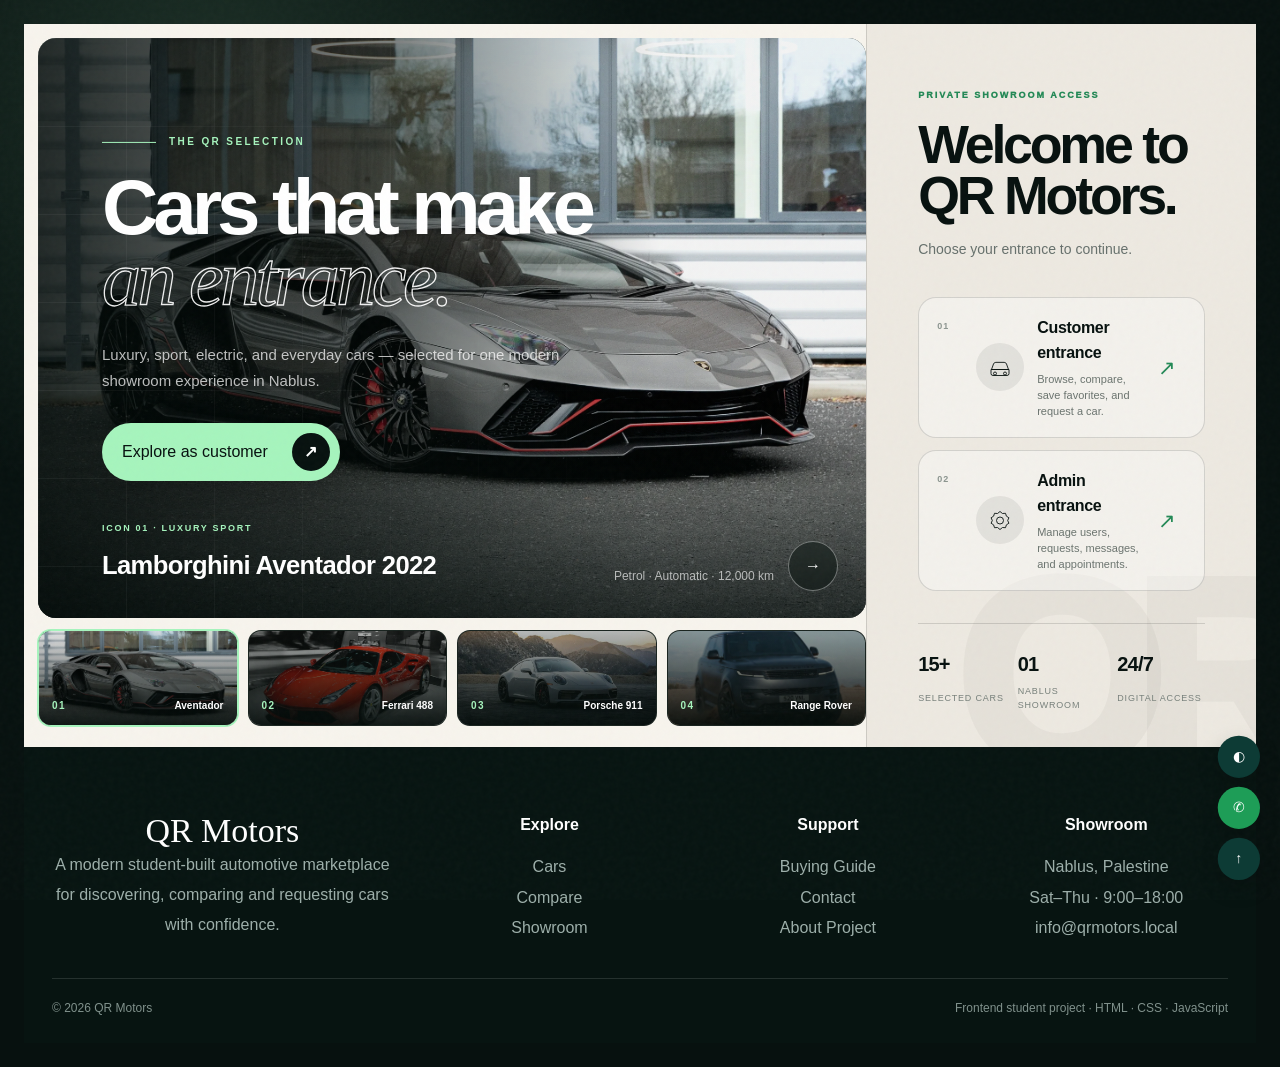
==== commit 4d40467f: "Update website" ====
--- a/about.html
+++ b/about.html
@@ -90,7 +90,7 @@
     </p>
 </section>
 
-<section class="premium-section"><span class="premium-kicker">Project timeline</span><h2 class="premium-heading">From idea to working platform.</h2><div class="steps-line"><div class="step-item"><h3>Research</h3><p>Defined buyer and admin journeys.</p></div><div class="step-item"><h3>Design</h3><p>Built a consistent automotive interface.</p></div><div class="step-item"><h3>Develop</h3><p>Connected pages through JavaScript and localStorage.</p></div><div class="step-item"><h3>Improve</h3><p>Added filtering, comparison and responsive states.</p></div></div></section><section class="premium-section alt"><div class="premium-inner"><span class="premium-kicker">Technology</span><h2 class="premium-heading">The stack behind QR Motors.</h2><div class="metric-grid"><div class="metric-card"><strong>HTML</strong><span>Semantic structure</span></div><div class="metric-card"><strong>CSS</strong><span>Responsive interface</span></div><div class="metric-card"><strong>JS</strong><span>Interactive workflows</span></div><div class="metric-card"><strong>LS</strong><span>LocalStorage demo data</span></div></div></div></section><footer>
+<section class="premium-section"><span class="premium-kicker">Project timeline</span><h2 class="premium-heading">From idea to working platform.</h2><div class="steps-line"><div class="step-item"><h3>Research</h3><p>Defined buyer and admin journeys.</p></div><div class="step-item"><h3>Design</h3><p>Built a consistent automotive interface.</p></div><div class="step-item"><h3>Develop</h3><p>Connected pages through JavaScript and localStorage.</p></div><div class="step-item"><h3>Improve</h3><p>Added filtering, comparison and responsive states.</p></div></div></section><footer>
     <p>2026 QR Motors - About Page</p>
 </footer>
 
--- a/style.css
+++ b/style.css
@@ -1004,7 +1004,7 @@
 }
 
 /* =========================================================
-   QR Motors — Image-led luxury entrance (V4)
+   QR Motors â€” Image-led luxury entrance (V4)
    Scoped to the login page so the rest of the project stays intact.
    ========================================================= */
 
@@ -1039,8 +1039,8 @@
     min-height: 100vh;
     padding: 24px;
     background:
-        radial-gradient(circle at 16% 8%, rgba(166, 244, 189, 0.13), transparent 30%),
-        var(--showcase-ink);
+            radial-gradient(circle at 16% 8%, rgba(166, 244, 189, 0.13), transparent 30%),
+            var(--showcase-ink);
 }
 
 .showcase-page::after {
@@ -1211,8 +1211,8 @@
     position: absolute;
     inset: 0;
     background:
-        linear-gradient(90deg, rgba(3,11,9,0.88) 0%, rgba(3,11,9,0.52) 43%, rgba(3,11,9,0.05) 75%),
-        linear-gradient(0deg, rgba(3,11,9,0.80) 0%, transparent 43%);
+            linear-gradient(90deg, rgba(3,11,9,0.88) 0%, rgba(3,11,9,0.52) 43%, rgba(3,11,9,0.05) 75%),
+            linear-gradient(0deg, rgba(3,11,9,0.80) 0%, transparent 43%);
 }
 
 .featured-grid-lines {
@@ -1220,8 +1220,8 @@
     inset: 0;
     opacity: 0.12;
     background-image:
-        linear-gradient(rgba(255,255,255,0.4) 1px, transparent 1px),
-        linear-gradient(90deg, rgba(255,255,255,0.4) 1px, transparent 1px);
+            linear-gradient(rgba(255,255,255,0.4) 1px, transparent 1px),
+            linear-gradient(90deg, rgba(255,255,255,0.4) 1px, transparent 1px);
     background-size: 88px 88px;
     mask-image: linear-gradient(90deg, #000, transparent 78%);
 }
@@ -1782,8 +1782,8 @@
 
 .showcase-login-body .missing-img {
     background:
-        radial-gradient(circle at 55% 45%, rgba(166,244,189,0.2), transparent 32%),
-        linear-gradient(135deg, #13231e, #08100e);
+            radial-gradient(circle at 55% 45%, rgba(166,244,189,0.2), transparent 32%),
+            linear-gradient(135deg, #13231e, #08100e);
 }
 
 @keyframes showcasePulse {
@@ -1863,11 +1863,36 @@
 .breadcrumb a { color:#0f7a8a; text-decoration:none; font-weight:700; }
 .compare-select-box label { display:grid; gap:7px; font-weight:700; color:#0f4c5c; }
 #compareResult { margin-top:28px; }
+.compare-cards {
+    display:grid;
+    grid-template-columns:repeat(2, minmax(0, 1fr));
+    gap:24px;
+    margin-bottom:28px;
+}
+.compare-car-card {
+    overflow:hidden;
+    padding:20px;
+    border-radius:18px;
+    background:var(--card);
+    box-shadow:var(--shadow);
+}
+.compare-car-card img {
+    display:block;
+    width:100%;
+    height:220px;
+    object-fit:cover;
+    border-radius:14px;
+    margin-bottom:16px;
+}
 .table-scroll { overflow-x:auto; }
 .section-heading-row { display:flex; justify-content:space-between; align-items:end; margin-bottom:20px; }
 .related-section { background:#f8fafc; }
 input:focus, select:focus, textarea:focus, button:focus-visible, a:focus-visible { outline:3px solid rgba(15,122,138,.25); outline-offset:2px; border-color:#0f7a8a; }
 @media (max-width:900px){.breadcrumb{padding:16px 20px 0;overflow-x:auto;white-space:nowrap}.catalog-controls>*{width:100%}.compare-select-box label{width:100%}.table-scroll table{min-width:680px;}}
+@media (max-width:650px){
+    .compare-cards { grid-template-columns:1fr; gap:16px; }
+    .compare-car-card img { height:180px; }
+}
 
 /* Premium editorial inner pages */
 :root{--qr-ink:#07110f;--qr-paper:#f4f1e9;--qr-green:#a6f4bd;--qr-muted:#69736e;--qr-line:rgba(7,17,15,.13)}
@@ -1882,7 +1907,7 @@
 .editorial-hero-actions{display:flex;gap:14px;flex-wrap:wrap;margin-top:38px}.editorial-primary,.editorial-secondary{min-height:56px;padding:0 22px;border-radius:999px;display:inline-flex;align-items:center;gap:22px;text-decoration:none;font-weight:800}.editorial-primary{background:var(--qr-green);color:var(--qr-ink)}.editorial-primary b{font-size:20px}.editorial-secondary{border:1px solid rgba(255,255,255,.22);color:white}
 .editorial-hero-art{position:relative;border-left:1px solid rgba(255,255,255,.12);display:flex;align-items:flex-end;justify-content:flex-end;padding:50px}.hero-art-number{font:500 clamp(190px,24vw,390px)/.7 Georgia,serif;color:rgba(166,244,189,.13);letter-spacing:-.1em}.hero-art-caption{position:absolute;top:55px;right:55px;font-size:9px;font-weight:900;letter-spacing:.2em}.hero-art-caption span{display:inline-block;width:28px;height:1px;background:var(--qr-green);vertical-align:middle;margin-right:10px}
 .guide-intro{padding:110px 5%;display:grid;grid-template-columns:1fr 1fr;gap:80px;align-items:end}.guide-intro h2,.inspection-panel h2,.editorial-cta h2{font:500 clamp(42px,5vw,72px)/1 Georgia,serif;letter-spacing:-.045em;margin-top:18px}.guide-intro>p{max-width:540px;color:var(--qr-muted);line-height:1.9;font-size:16px}
-.guide-grid{display:grid;grid-template-columns:repeat(3,1fr);border-top:1px solid var(--qr-line);border-left:1px solid var(--qr-line)}.guide-card{min-height:430px;padding:36px;border-right:1px solid var(--qr-line);border-bottom:1px solid var(--qr-line);display:flex;flex-direction:column;background:#fff}.guide-card-featured{background:var(--qr-paper)}.guide-card-dark{background:var(--qr-ink);color:#fff}.guide-card-top{display:flex;justify-content:space-between;align-items:center}.guide-card-top span{font:600 25px Georgia,serif}.guide-card-top small{font-size:9px;font-weight:900;letter-spacing:.18em;color:#7a847f}.guide-icon{width:58px;height:58px;border:1px solid var(--qr-line);border-radius:50%;display:grid;place-items:center;font-size:22px;margin:55px 0 28px}.guide-card-dark .guide-icon{border-color:rgba(255,255,255,.18);color:var(--qr-green)}.guide-card h3{font:500 31px/1.08 Georgia,serif;letter-spacing:-.03em;margin-bottom:17px}.guide-card p{color:#68736d;line-height:1.75}.guide-card-dark p{color:#aab4af}.guide-card ul{list-style:none;margin-top:auto;padding-top:25px}.guide-card li{padding:9px 0;border-top:1px solid var(--qr-line);font-size:13px;font-weight:700}.guide-card li:before{content:"✓";margin-right:10px;color:#24895a}.guide-card-dark a{color:var(--qr-green);text-decoration:none;font-weight:800;margin-top:auto}.risk-tag{margin-top:auto;padding:11px 13px;background:#fff1e8;color:#a44e18;border-radius:8px;font-size:12px;font-weight:800}
+.guide-grid{display:grid;grid-template-columns:repeat(3,1fr);border-top:1px solid var(--qr-line);border-left:1px solid var(--qr-line)}.guide-card{min-height:430px;padding:36px;border-right:1px solid var(--qr-line);border-bottom:1px solid var(--qr-line);display:flex;flex-direction:column;background:#fff}.guide-card-featured{background:var(--qr-paper)}.guide-card-dark{background:var(--qr-ink);color:#fff}.guide-card-top{display:flex;justify-content:space-between;align-items:center}.guide-card-top span{font:600 25px Georgia,serif}.guide-card-top small{font-size:9px;font-weight:900;letter-spacing:.18em;color:#7a847f}.guide-icon{width:58px;height:58px;border:1px solid var(--qr-line);border-radius:50%;display:grid;place-items:center;font-size:22px;margin:55px 0 28px}.guide-card-dark .guide-icon{border-color:rgba(255,255,255,.18);color:var(--qr-green)}.guide-card h3{font:500 31px/1.08 Georgia,serif;letter-spacing:-.03em;margin-bottom:17px}.guide-card p{color:#68736d;line-height:1.75}.guide-card-dark p{color:#aab4af}.guide-card ul{list-style:none;margin-top:auto;padding-top:25px}.guide-card li{padding:9px 0;border-top:1px solid var(--qr-line);font-size:13px;font-weight:700}.guide-card li:before{content:"âœ“";margin-right:10px;color:#24895a}.guide-card-dark a{color:var(--qr-green);text-decoration:none;font-weight:800;margin-top:auto}.risk-tag{margin-top:auto;padding:11px 13px;background:#fff1e8;color:#a44e18;border-radius:8px;font-size:12px;font-weight:800}
 .inspection-panel{margin-top:90px;background:var(--qr-ink);color:#fff;border-radius:28px;padding:70px;display:grid;grid-template-columns:.85fr 1.15fr;gap:80px}.section-index.light{color:var(--qr-green)}.inspection-panel-heading p{color:#9eaaa4;line-height:1.7;margin-top:24px;max-width:390px}.inspection-checks{display:grid;grid-template-columns:1fr 1fr;border-top:1px solid rgba(255,255,255,.13);border-left:1px solid rgba(255,255,255,.13)}.inspection-checks label{min-height:120px;padding:24px;border-right:1px solid rgba(255,255,255,.13);border-bottom:1px solid rgba(255,255,255,.13);display:flex;gap:16px;align-items:flex-start;cursor:pointer}.inspection-checks input{appearance:none;width:24px;height:24px;flex:0 0 24px;border:1px solid rgba(255,255,255,.35);border-radius:50%;padding:0;margin-top:2px}.inspection-checks input:checked{background:var(--qr-green);box-shadow:inset 0 0 0 6px var(--qr-ink)}.inspection-checks b{display:block;font-size:15px}.inspection-checks small{display:block;color:#95a19b;line-height:1.5;margin-top:7px}
 .editorial-cta{margin-top:28px;padding:48px 55px;border:1px solid var(--qr-line);border-radius:24px;display:flex;justify-content:space-between;align-items:center;background:var(--qr-paper)}.editorial-cta span{font-size:9px;font-weight:900;letter-spacing:.2em;color:#2b8054}.editorial-cta h2{font-size:42px;margin-top:10px}.editorial-cta a{min-height:58px;padding:0 10px 0 24px;border-radius:999px;background:var(--qr-ink);color:#fff;text-decoration:none;display:flex;gap:22px;align-items:center;font-weight:800}.editorial-cta a b{width:40px;height:40px;border-radius:50%;display:grid;place-items:center;background:var(--qr-green);color:var(--qr-ink)}
 @media(max-width:1000px){.editorial-hero{grid-template-columns:1fr}.editorial-hero-art{display:none}.editorial-hero-copy{padding:64px 45px}.guide-grid{grid-template-columns:1fr 1fr}.inspection-panel{grid-template-columns:1fr}.guide-intro{grid-template-columns:1fr;gap:30px}}
@@ -1930,45 +1955,45 @@
 
 
 /* =====================================================
-   QR MOTORS — CLEAN UNIVERSITY PROJECT UI OVERRIDES
+   QR MOTORS â€” CLEAN UNIVERSITY PROJECT UI OVERRIDES
    ===================================================== */
 :root {
-  --ui-primary: #0f5f57;
-  --ui-primary-dark: #0a433e;
-  --ui-accent: #d9f3e7;
-  --ui-bg: #f7f9f8;
-  --ui-surface: #ffffff;
-  --ui-text: #17211f;
-  --ui-muted: #65716d;
-  --ui-border: #e2e9e6;
-  --ui-shadow: 0 12px 34px rgba(15, 55, 48, .08);
-  --ui-radius: 18px;
+    --ui-primary: #0f5f57;
+    --ui-primary-dark: #0a433e;
+    --ui-accent: #d9f3e7;
+    --ui-bg: #f7f9f8;
+    --ui-surface: #ffffff;
+    --ui-text: #17211f;
+    --ui-muted: #65716d;
+    --ui-border: #e2e9e6;
+    --ui-shadow: 0 12px 34px rgba(15, 55, 48, .08);
+    --ui-radius: 18px;
 }
 html { scroll-behavior: smooth; }
 body {
-  background: var(--ui-bg);
-  color: var(--ui-text);
-  font-family: Inter, Arial, sans-serif;
-  line-height: 1.6;
+    background: var(--ui-bg);
+    color: var(--ui-text);
+    font-family: Inter, Arial, sans-serif;
+    line-height: 1.6;
 }
 header {
-  width: min(1180px, calc(100% - 32px));
-  margin: 14px auto 0;
-  padding: 13px 18px;
-  border: 1px solid rgba(226,233,230,.92);
-  border-radius: 16px;
-  box-shadow: 0 8px 28px rgba(15,55,48,.07);
-  backdrop-filter: blur(12px);
+    width: min(1180px, calc(100% - 32px));
+    margin: 14px auto 0;
+    padding: 13px 18px;
+    border: 1px solid rgba(226,233,230,.92);
+    border-radius: 16px;
+    box-shadow: 0 8px 28px rgba(15,55,48,.07);
+    backdrop-filter: blur(12px);
 }
 header h2 { font-size: 22px; white-space: nowrap; letter-spacing: -.4px; }
 nav { gap: 5px; justify-content: flex-end; }
 nav a {
-  padding: 8px 10px;
-  border-radius: 9px;
-  color: #44514d;
-  font-size: 13px;
-  font-weight: 700;
-  transition: .2s ease;
+    padding: 8px 10px;
+    border-radius: 9px;
+    color: #44514d;
+    font-size: 13px;
+    font-weight: 700;
+    transition: .2s ease;
 }
 nav a:hover, nav a.active-nav { color: var(--ui-primary); background: var(--ui-accent); }
 .active-nav:after { display: none !important; }
@@ -1977,39 +2002,39 @@
 .logout-btn:hover { background: #fee4e2 !important; }
 
 .hero {
-  width: min(1180px, calc(100% - 32px));
-  min-height: 590px;
-  margin: 18px auto 0;
-  padding: 90px 40px;
-  border-radius: 28px;
-  display: grid;
-  place-items: center;
-  overflow: hidden;
-  box-shadow: var(--ui-shadow);
+    width: min(1180px, calc(100% - 32px));
+    min-height: 590px;
+    margin: 18px auto 0;
+    padding: 90px 40px;
+    border-radius: 28px;
+    display: grid;
+    place-items: center;
+    overflow: hidden;
+    box-shadow: var(--ui-shadow);
 }
 .hero h1 { font-size: clamp(48px, 8vw, 84px); letter-spacing: -3px; line-height: .98; }
 .hero p { max-width: 650px; margin-left: auto; margin-right: auto; color: rgba(255,255,255,.86); }
 .small-title { color: #c7f9df; letter-spacing: .11em; text-transform: uppercase; font-size: 12px; }
 .search-box, .filters {
-  padding: 10px;
-  border-radius: 16px;
-  border: 1px solid var(--ui-border);
-  box-shadow: 0 12px 30px rgba(15,55,48,.08);
+    padding: 10px;
+    border-radius: 16px;
+    border: 1px solid var(--ui-border);
+    box-shadow: 0 12px 30px rgba(15,55,48,.08);
 }
 .search-box input, .search-box select { min-height: 50px; }
 button, .details-btn, .main-link {
-  border-radius: 11px;
-  padding: 11px 17px;
-  background: var(--ui-primary);
-  box-shadow: none;
-  transition: transform .18s ease, background .18s ease;
+    border-radius: 11px;
+    padding: 11px 17px;
+    background: var(--ui-primary);
+    box-shadow: none;
+    transition: transform .18s ease, background .18s ease;
 }
 button:hover, .details-btn:hover, .main-link:hover { background: var(--ui-primary-dark); transform: translateY(-1px); }
 .secondary-btn { background: #edf2f0; color: #34413d; }
 input, select, textarea {
-  border-color: var(--ui-border);
-  background: #fff;
-  min-height: 46px;
+    border-color: var(--ui-border);
+    background: #fff;
+    min-height: 46px;
 }
 input:focus, select:focus, textarea:focus { box-shadow: 0 0 0 4px rgba(15,95,87,.10); outline: none; }
 
@@ -2017,35 +2042,35 @@
 .section { padding: 72px 0; }
 .section > h2, .section-heading-row h2 { font-size: clamp(30px, 4vw, 46px); letter-spacing: -1.5px; margin-bottom: 26px; }
 .page-title {
-  width: min(1180px, calc(100% - 32px));
-  margin: 18px auto 0;
-  padding: 64px 42px;
-  border-radius: 24px;
-  background: linear-gradient(135deg, #0b2f2a, #126b5f);
-  text-align: left;
+    width: min(1180px, calc(100% - 32px));
+    margin: 18px auto 0;
+    padding: 64px 42px;
+    border-radius: 24px;
+    background: linear-gradient(135deg, #0b2f2a, #126b5f);
+    text-align: left;
 }
 .page-title h1 { font-size: clamp(38px, 6vw, 62px); letter-spacing: -2px; }
 .page-title p { max-width: 620px; color: rgba(255,255,255,.78); }
 
 .stats {
-  width: min(1080px, calc(100% - 48px));
-  margin: -42px auto 40px;
-  padding: 24px;
-  border-radius: 20px;
-  background: white;
-  box-shadow: var(--ui-shadow);
-  position: relative;
-  z-index: 3;
+    width: min(1080px, calc(100% - 48px));
+    margin: -42px auto 40px;
+    padding: 24px;
+    border-radius: 20px;
+    background: white;
+    box-shadow: var(--ui-shadow);
+    position: relative;
+    z-index: 3;
 }
 .stats div:not(:last-child) { border-right: 1px solid var(--ui-border); }
 .stats h3 { color: var(--ui-primary); font-size: 28px; }
 
 .car-container { gap: 22px; }
 .car-card, .brand-card, .tip-card, .dealer-card, .showroom-card, .compare-box, .contact-box, .form-box {
-  border: 1px solid var(--ui-border);
-  border-radius: var(--ui-radius);
-  background: var(--ui-surface);
-  box-shadow: 0 8px 28px rgba(15,55,48,.06);
+    border: 1px solid var(--ui-border);
+    border-radius: var(--ui-radius);
+    background: var(--ui-surface);
+    box-shadow: 0 8px 28px rgba(15,55,48,.06);
 }
 .car-card { overflow: hidden; transition: transform .2s ease, box-shadow .2s ease; }
 .car-card:hover { transform: translateY(-5px); box-shadow: 0 18px 42px rgba(15,55,48,.11); }
@@ -2084,36 +2109,36 @@
 
 .mobile-menu-button { display: none; width: 42px; height: 42px; padding: 0; font-size: 19px; }
 @media (max-width: 980px) {
-  header { align-items: center; }
-  .mobile-menu-button { display: inline-grid; place-items: center; margin-left: auto; }
-  header nav { display: none; position: absolute; top: calc(100% + 8px); left: 0; right: 0; padding: 12px; border: 1px solid var(--ui-border); border-radius: 14px; background: white; box-shadow: var(--ui-shadow); }
-  header nav.menu-open { display: grid; grid-template-columns: repeat(2, minmax(0,1fr)); }
-  nav a, .user-box { text-align: center; }
-  .catalog-controls { grid-template-columns: repeat(2, 1fr); }
-  .hero { min-height: 520px; }
-  .search-box { display: grid; grid-template-columns: 1fr 1fr; }
-  .search-box button { grid-column: 1 / -1; }
+    header { align-items: center; }
+    .mobile-menu-button { display: inline-grid; place-items: center; margin-left: auto; }
+    header nav { display: none; position: absolute; top: calc(100% + 8px); left: 0; right: 0; padding: 12px; border: 1px solid var(--ui-border); border-radius: 14px; background: white; box-shadow: var(--ui-shadow); }
+    header nav.menu-open { display: grid; grid-template-columns: repeat(2, minmax(0,1fr)); }
+    nav a, .user-box { text-align: center; }
+    .catalog-controls { grid-template-columns: repeat(2, 1fr); }
+    .hero { min-height: 520px; }
+    .search-box { display: grid; grid-template-columns: 1fr 1fr; }
+    .search-box button { grid-column: 1 / -1; }
 }
 @media (max-width: 650px) {
-  header { width: calc(100% - 20px); margin-top: 10px; }
-  header nav.menu-open { grid-template-columns: 1fr; max-height: 72vh; overflow: auto; }
-  .hero, .page-title, .section, .premium-section, .editorial-page { width: calc(100% - 20px); }
-  .hero { min-height: 470px; padding: 70px 20px; border-radius: 20px; }
-  .hero h1 { font-size: 48px; letter-spacing: -2px; }
-  .search-box { grid-template-columns: 1fr; }
-  .search-box button { grid-column: auto; }
-  .stats { grid-template-columns: repeat(2,1fr); margin-top: -28px; }
-  .stats div:not(:last-child) { border-right: 0; }
-  .stats div:nth-child(odd) { border-right: 1px solid var(--ui-border); }
-  .catalog-controls { grid-template-columns: 1fr; }
-  .page-title { padding: 46px 24px; }
-  .section { padding: 52px 0; }
-  .car-container { grid-template-columns: 1fr; }
-  .editorial-hero { display: block; min-height: auto; }
-  .editorial-hero-copy { padding: 42px 24px; }
-  .editorial-hero-art { display: none; }
-  .guide-intro { padding: 70px 0 40px; grid-template-columns: 1fr; gap: 24px; }
-  .guide-grid { grid-template-columns: 1fr; }
+    header { width: calc(100% - 20px); margin-top: 10px; }
+    header nav.menu-open { grid-template-columns: 1fr; max-height: 72vh; overflow: auto; }
+    .hero, .page-title, .section, .premium-section, .editorial-page { width: calc(100% - 20px); }
+    .hero { min-height: 470px; padding: 70px 20px; border-radius: 20px; }
+    .hero h1 { font-size: 48px; letter-spacing: -2px; }
+    .search-box { grid-template-columns: 1fr; }
+    .search-box button { grid-column: auto; }
+    .stats { grid-template-columns: repeat(2,1fr); margin-top: -28px; }
+    .stats div:not(:last-child) { border-right: 0; }
+    .stats div:nth-child(odd) { border-right: 1px solid var(--ui-border); }
+    .catalog-controls { grid-template-columns: 1fr; }
+    .page-title { padding: 46px 24px; }
+    .section { padding: 52px 0; }
+    .car-container { grid-template-columns: 1fr; }
+    .editorial-hero { display: block; min-height: auto; }
+    .editorial-hero-copy { padding: 42px 24px; }
+    .editorial-hero-art { display: none; }
+    .guide-intro { padding: 70px 0 40px; grid-template-columns: 1fr; gap: 24px; }
+    .guide-grid { grid-template-columns: 1fr; }
 }
 
 /* Brand logo cards */
@@ -2151,4 +2176,4 @@
         width: 76px;
         height: 68px;
     }
-}
+}
